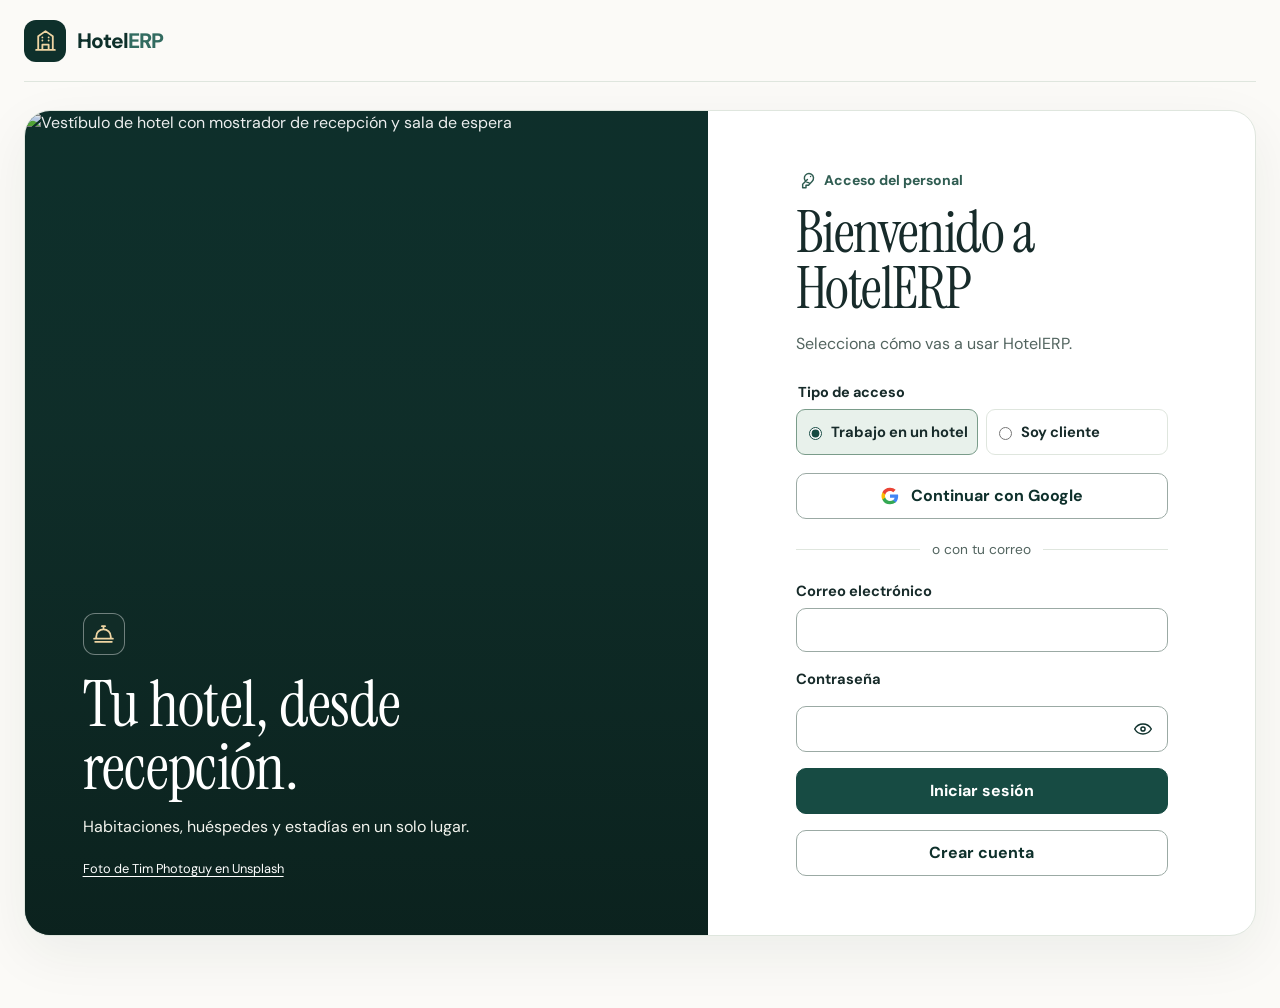
==== index.html @ c11d46a6 "Add accessible status announcements Added aria-atomic attribute to status paragraph for improved acc" ====
<!doctype html>
<html lang="es"><head><meta charset="utf-8"><meta name="viewport" content="width=device-width, initial-scale=1"><title>HotelERP · Recepción</title>
<link rel="preconnect" href="https://fonts.googleapis.com"><link rel="preconnect" href="https://fonts.gstatic.com" crossorigin><link href="https://fonts.googleapis.com/css2?family=DM+Sans:wght@400;500;600;700;800&amp;family=Instrument+Serif&amp;display=swap" rel="stylesheet"><meta name="theme-color" content="#fbfaf7"><link rel="stylesheet" href="./styles.css?v=3"></head><body><header><strong class="brand"><span class="mark"><svg aria-hidden="true" viewBox="0 0 24 24" fill="none" stroke="currentColor" stroke-width="1.75" stroke-linecap="round" stroke-linejoin="round"><path d="M3 21h18M5 21V8l7-5 7 5v13M9 21v-5h6v5M9 9h.01m6 0h.01M9 12h.01m6 0h.01"/></svg></span><span>Hotel<em>ERP</em></span></strong><button id="logout" class="secondary" hidden>Cerrar sesión</button></header>
<main><p id="status" role="status" aria-live="polite" aria-atomic="true"></p>
<div id="login">
  <aside class="auth-visual" aria-label="Recepción hotelera">
    <img src="https://images.unsplash.com/photo-1560662105-57f8ad6ae2d1?auto=format&amp;fit=crop&amp;w=1500&amp;q=82" alt="Vestíbulo de hotel con mostrador de recepción y sala de espera" fetchpriority="high">
    <span class="mark visual-bell"><svg aria-hidden="true" viewBox="0 0 24 24" fill="none" stroke="currentColor" stroke-width="1.75" stroke-linecap="round" stroke-linejoin="round"><path d="M3 17h18M5 17v-2a7 7 0 0 1 14 0v2M12 5v3M10.5 5h3M4 20h16"/></svg></span>
    <h2>Tu hotel, desde recepción.</h2>
    <p>Habitaciones, huéspedes y estadías en un solo lugar.</p>
    <a class="photo-credit" href="https://unsplash.com/photos/empty-hotel-lobby-FPS7a7XQZ0w" target="_blank" rel="noopener noreferrer">Foto de Tim Photoguy en Unsplash</a>
  </aside>
  <section class="auth-card" aria-labelledby="auth-title">
    <div class="auth-label"><svg aria-hidden="true" viewBox="0 0 24 24" fill="none" stroke="currentColor" stroke-width="1.75" stroke-linecap="round" stroke-linejoin="round"><path d="M15.5 14a5.5 5.5 0 1 1 4-1.7L15 17h-3v3H8v-4l5.7-5.7m3.8-3.8h.01"/></svg> Acceso del personal</div>
    <h1 id="auth-title">Bienvenido a HotelERP</h1>
    <p>Selecciona cómo vas a usar HotelERP.</p>
    <fieldset id="accessMode" class="access-mode">
      <legend>Tipo de acceso</legend>
      <label><input type="radio" name="access" value="hotel" checked> Trabajo en un hotel</label>
      <label><input type="radio" name="access" value="customer"> Soy cliente</label>
    </fieldset>
    <button id="google" class="google-button" type="button"><svg aria-hidden="true" viewBox="0 0 48 48"><path fill="#4285F4" d="M43.6 24.5c0-1.4-.1-2.8-.4-4.1H24v7.8h11a9.4 9.4 0 0 1-4.1 6.2v5.1h6.6c3.9-3.6 6.1-8.8 6.1-15Z"/><path fill="#34A853" d="M24 44c5.5 0 10.1-1.8 13.5-4.8l-6.6-5.1c-1.8 1.2-4.1 2-6.9 2-5.3 0-9.8-3.6-11.4-8.4H5.8v5.3A20 20 0 0 0 24 44Z"/><path fill="#FBBC05" d="M12.6 27.7a12 12 0 0 1 0-7.4V15H5.8a20 20 0 0 0 0 18l6.8-5.3Z"/><path fill="#EA4335" d="M24 11.9c3 0 5.7 1 7.8 3.1l5.8-5.8C34.1 6 29.5 4 24 4A20 20 0 0 0 5.8 15l6.8 5.3c1.6-4.8 6.1-8.4 11.4-8.4Z"/></svg> Continuar con Google</button>
    <div class="auth-divider">o con tu correo</div>
    <form id="loginForm">
      <label>Correo electrónico<input name="email" type="email" autocomplete="username" required></label>
      <label for="password">Contraseña</label>
      <div class="password"><input id="password" name="password" type="password" autocomplete="current-password" required>
        <button id="togglePassword" type="button" aria-label="Mostrar contraseña" aria-pressed="false"><svg aria-hidden="true" viewBox="0 0 24 24" fill="none" stroke="currentColor" stroke-width="1.75" stroke-linecap="round" stroke-linejoin="round"><path d="M2 12s3.5-6 10-6 10 6 10 6-3.5 6-10 6S2 12 2 12Z"/><circle cx="12" cy="12" r="2.5"/></svg></button>
      </div>
      <button type="submit">Iniciar sesión</button>
      <button id="showRegister" type="button" class="secondary">Crear cuenta</button>
    </form>
    <form id="registerForm" hidden aria-labelledby="registerTitle">
      <h2 id="registerTitle">Crear cuenta</h2>
      <label>Correo electrónico<input name="email" type="email" autocomplete="email" required></label>
      <label>Contraseña<input name="password" type="password" autocomplete="new-password" minlength="8" required></label>
      <button type="submit">Registrarme</button>
      <button id="showLogin" type="button" class="secondary">Volver al inicio de sesión</button>
    </form>
  </section>
</div>
<section id="onboarding" class="account-panel" hidden aria-labelledby="onboardingTitle">
  <h1 id="onboardingTitle">Completa tu registro</h1>
  <form id="onboardingForm">
    <label>Tipo de perfil<select name="kind" required>
      <option value="customer">Cliente</option><option value="admin">Administrador · Crear un hotel</option><option value="staff">Personal · Unirme con invitación</option>
    </select></label>
    <label id="displayNameLabel"><span id="displayNameText">Nombre completo</span><input name="display_name" minlength="2" maxlength="120"></label>
    <label id="inviteLabel" hidden>Código de invitación<input name="invite_code" autocomplete="off" pattern="[0-9a-fA-F]{8}-[0-9a-fA-F]{4}-[0-9a-fA-F]{4}-[0-9a-fA-F]{4}-[0-9a-fA-F]{12}"></label>
    <button type="submit">Guardar perfil</button>
  </form>
</section>
<section id="customerArea" class="account-panel" hidden aria-labelledby="customerTitle">
  <h1 id="customerTitle">Portal del cliente</h1>
  <dl><dt>Nombre</dt><dd id="customerName"></dd><dt>Correo</dt><dd id="customerEmail"></dd></dl>
</section>
<div id="workspace" hidden><div class="desk-head"><span class="mark"><svg aria-hidden="true" viewBox="0 0 24 24" fill="none" stroke="currentColor" stroke-width="1.75" stroke-linecap="round" stroke-linejoin="round"><path d="M3 17h18M5 17v-2a7 7 0 0 1 14 0v2M12 5v3M10.5 5h3M4 20h16"/></svg></span><div><h1>Panel de recepción</h1><p id="hotelName"></p></div></div><nav aria-label="Módulos"><a href="#agenda"><svg aria-hidden="true" viewBox="0 0 24 24" fill="none" stroke="currentColor" stroke-width="1.75" stroke-linecap="round" stroke-linejoin="round"><rect x="3" y="5" width="18" height="16" rx="2"/><path d="M16 3v4M8 3v4m-5 3h18m-13 5h2m4 0h2"/></svg> Calendario</a><a href="#registro"><svg aria-hidden="true" viewBox="0 0 24 24" fill="none" stroke="currentColor" stroke-width="1.75" stroke-linecap="round" stroke-linejoin="round"><circle cx="12" cy="7.5" r="3.5"/><path d="M5 21v-2a5 5 0 0 1 5-5h4a5 5 0 0 1 5 5v2"/></svg> Huéspedes</a><a href="#reserva"><svg aria-hidden="true" viewBox="0 0 24 24" fill="none" stroke="currentColor" stroke-width="1.75" stroke-linecap="round" stroke-linejoin="round"><path d="M15.5 14a5.5 5.5 0 1 1 4-1.7L15 17h-3v3H8v-4l5.7-5.7m3.8-3.8h.01"/></svg> Reservas</a><a href="#cuenta"><svg aria-hidden="true" viewBox="0 0 24 24" fill="none" stroke="currentColor" stroke-width="1.75" stroke-linecap="round" stroke-linejoin="round"><path d="M6 3l3 2 3-2 3 2 3-2v18l-3-2-3 2-3-2-3 2V3zm3 6h6m-6 4h6"/></svg> Liquidación</a></nav>
<section id="adminPanel" hidden aria-labelledby="adminTitle">
  <h2 id="adminTitle">Administración del hotel</h2>
  <div class="grid">
    <form id="roomForm"><h3>Agregar habitación</h3><label>Número<input name="number" required maxlength="30"></label><label>Tipo o nombre<input name="name" required maxlength="100"></label><label>Tarifa por noche (S/)<input type="number" name="nightly_rate" required min="0" max="99999999.99" step="0.01"></label><button type="submit">Agregar habitación</button></form>
    <form id="catalogForm"><h3>Agregar servicio</h3><label>Servicio<input name="name" required maxlength="100"></label><label>Precio (S/)<input type="number" name="price" required min="0" max="99999999.99" step="0.01"></label><button type="submit">Agregar servicio</button></form>
  </div>
  <hr>
  <button id="inviteStaff" type="button" class="secondary">Generar invitación para personal</button>
  <label id="staffCodeLabel" hidden>Código de un solo uso (vence en 24 horas)<input id="staffCode" readonly></label>
</section>
<section id="agenda"><h2><span class="module-icon"><svg aria-hidden="true" viewBox="0 0 24 24" fill="none" stroke="currentColor" stroke-width="1.75" stroke-linecap="round" stroke-linejoin="round"><path d="M3 18v-8m18 8v-5a2 2 0 0 0-2-2H3m0 5h18M5 11V7h14v4M9 7v4m6-4v4"/></svg></span>Calendario de habitaciones</h2><div class="controls"><button id="previous" class="secondary">Semana anterior</button><label>Desde <input id="firstDay" type="date"></label><button id="next" class="secondary">Semana siguiente</button><button id="refresh" class="secondary">Actualizar</button></div><ul class="legend" aria-label="Estados de ocupación"><li><i aria-hidden="true"></i>Libre</li><li class="reserved"><i aria-hidden="true"></i>Reservada</li><li class="occupied"><i aria-hidden="true"></i>Ocupada</li><li class="completed"><i aria-hidden="true"></i>Finalizada</li></ul><div class="table" tabindex="0" aria-label="Calendario desplazable"><table id="calendar" aria-label="Ocupación por noche"></table></div></section>
<div class="grid"><section id="registro" aria-labelledby="guestTitle"><h2 id="guestTitle"><span class="module-icon"><svg aria-hidden="true" viewBox="0 0 24 24" fill="none" stroke="currentColor" stroke-width="1.75" stroke-linecap="round" stroke-linejoin="round"><circle cx="12" cy="7.5" r="3.5"/><path d="M5 21v-2a5 5 0 0 1 5-5h4a5 5 0 0 1 5 5v2"/></svg></span>Registrar huésped</h2><p id="voiceHelp">Puedes completar el formulario con teclado o dictado. Con voz, indica tu nombre, documento y correo (opcional); el sistema leerá el resumen y pedirá confirmación. Usa “corregir nombre”, “corregir documento” o “corregir correo” antes de guardar. Requiere un navegador compatible y permiso para usar el micrófono.</p><form id="guestForm" aria-describedby="voiceHelp"><label>Nombre completo<input name="full_name" autocomplete="name" required maxlength="120"></label><label>Documento<input name="document_number" required maxlength="40"></label><label>Correo electrónico (opcional)<input name="email" type="email" autocomplete="email" maxlength="120"></label><div class="controls"><button type="button" id="voice" class="secondary" aria-describedby="voiceHelp"><svg aria-hidden="true" viewBox="0 0 24 24" fill="none" stroke="currentColor" stroke-width="1.75" stroke-linecap="round" stroke-linejoin="round"><rect x="9" y="3" width="6" height="12" rx="3"/><path d="M6 10v2a6 6 0 0 0 12 0v-2m-6 8v3m-3 0h6"/></svg> Iniciar registro por voz</button><button type="button" id="read" class="secondary">Leer datos</button><button type="button" id="stop" class="secondary">Detener voz</button><button>Confirmar y guardar</button></div></form></section>
<section id="reserva"><h2><span class="module-icon"><svg aria-hidden="true" viewBox="0 0 24 24" fill="none" stroke="currentColor" stroke-width="1.75" stroke-linecap="round" stroke-linejoin="round"><path d="M15.5 14a5.5 5.5 0 1 1 4-1.7L15 17h-3v3H8v-4l5.7-5.7m3.8-3.8h.01"/></svg></span>Nueva reserva</h2><form id="reservationForm"><label>Habitación<select name="room_id" required></select></label><label>Huésped<select name="guest_id" required></select></label><label>Ingreso<input name="check_in" type="date" required></label><label>Salida<input name="check_out" type="date" required></label><button>Guardar reserva</button></form></section></div>
<section id="cuenta"><h2><span class="module-icon"><svg aria-hidden="true" viewBox="0 0 24 24" fill="none" stroke="currentColor" stroke-width="1.75" stroke-linecap="round" stroke-linejoin="round"><path d="M6 3l3 2 3-2 3 2 3-2v18l-3-2-3 2-3-2-3 2V3zm3 6h6m-6 4h6"/></svg></span>Reservas y liquidación</h2><label>Reserva<select id="selectedReservation"></select></label><div id="reservationActions" hidden><p id="reservationStatus"></p><div class="controls" id="actions"></div><hr><form id="serviceForm"><label>Servicio<select name="service_id" required></select></label><label>Cantidad<input name="quantity" type="number" min="1" max="1000" value="1" required></label><button>Registrar consumo</button></form><ul id="charges"></ul><div id="total"></div></div></section></div></main>
<script src="https://cdn.jsdelivr.net/npm/@supabase/supabase-js@2"></script><script src="./app.js?v=3"></script></body></html>
---- styles.css ----
:root{--ink:#172b2a;--muted:#52645f;--green:#174b43;--dark:#0e302b;--paper:#fbfaf7;--surface:#fff;--line:#dfe6de;--gold:#efd5a3;--field:#9baaa4;color-scheme:light}
*{box-sizing:border-box}
body{margin:0;background:var(--paper);color:var(--ink);font:16px/1.5 "DM Sans",system-ui,sans-serif}
[hidden]{display:none!important}
header{width:min(100% - 48px,1280px);margin:auto;display:flex;justify-content:space-between;align-items:center;min-height:82px;gap:14px;border-bottom:1px solid var(--line)}
.brand{display:inline-flex;gap:11px;align-items:center;font-size:1.31rem;font-weight:800;letter-spacing:-.045em;color:var(--dark)}
.brand em{font-style:normal;color:#326b60}
.mark,.module-icon{display:inline-grid;place-items:center;flex:none;border-radius:12px;width:42px;height:42px;background:var(--dark);color:var(--gold)}
svg{width:20px;height:20px;flex:none;vertical-align:middle}
.mark svg{width:25px;height:25px}
main{width:min(100% - 48px,1280px);margin:0 auto;padding-bottom:44px}
h1,h2,p{margin-top:0}
h1,h2{line-height:1.08}
#status{display:none;color:#174b43;font-weight:650;padding:12px 16px;margin:16px 0 0;background:#e9f3ec;border:1px solid #cde2d4;border-radius:12px}
#status:not(:empty){display:block}
#status.error{color:#82271f;background:#fff0eb;border-color:#edc7bd}
#login{display:grid;grid-template-columns:minmax(0,1.25fr) minmax(0,1fr);align-items:stretch;margin:28px 0;min-height:620px;border:1px solid var(--line);border-radius:26px;overflow:hidden;background:var(--surface);box-shadow:0 18px 55px #142a2310}
.auth-visual{position:relative;overflow:hidden;display:grid;align-content:end;isolation:isolate;min-height:100%;background:var(--dark);color:#fff;padding:clamp(24px,4.5vw,58px)}
.auth-visual img,.auth-visual::after{position:absolute;inset:0;width:100%;height:100%;object-fit:cover}
.auth-visual img{z-index:-2;object-position:50% 48%}
.auth-visual::after{content:"";z-index:-1;background:linear-gradient(180deg,#0e242715 8%,#12272448 38%,#0b211dea 100%)}
.visual-bell{border:1px solid #fff6;background:#142f2b99;color:var(--gold);margin-bottom:18px}
.auth-visual h2{font:400 clamp(2.5rem,5vw,4.4rem)/.99 "Instrument Serif",Georgia,serif;letter-spacing:-.01em;margin:0 0 15px;max-width:11ch}
.auth-visual p{color:#f2f3ed;margin:0 0 20px}
.photo-credit{color:#fff;font-size:.8rem;text-underline-offset:3px;width:fit-content}
.auth-card{margin:auto;width:min(100%,490px);padding:clamp(24px,5vw,59px)}
.auth-card h1{font:400 clamp(2.4rem,4.5vw,3.7rem)/.98 "Instrument Serif",Georgia,serif;letter-spacing:-.025em;margin:0 0 14px}
.auth-card>p{color:var(--muted);margin-bottom:26px}
.auth-label{display:inline-flex;gap:8px;align-items:center;color:#305d52;font-weight:750;font-size:.875rem;margin-bottom:14px}
label{display:grid;gap:6px;font-weight:680;font-size:.92rem;min-width:0}
input,select,button{font:inherit;border:1px solid var(--field);border-radius:10px;padding:10px 13px;min-width:0;min-height:44px}
input,select{background:white;color:var(--ink);width:100%}
button{cursor:pointer;background:var(--green);color:white;border-color:var(--green);font-weight:700}
button:hover{background:#103c34}
button.secondary,.google-button{background:#fff;color:var(--dark);border-color:var(--field)}
button.secondary:hover,.google-button:hover{background:#edf4ee}
button:disabled{opacity:.62;cursor:wait}
:focus-visible{outline:3px solid #a45925;outline-offset:3px}
form,.controls{display:flex;flex-wrap:wrap;gap:12px;align-items:end}
#login form{display:grid;gap:16px}
.google-button{width:100%;display:flex;align-items:center;justify-content:center;gap:11px}
.auth-divider{display:flex;align-items:center;gap:12px;margin:20px 0;color:var(--muted);font-size:.86rem}
.auth-divider::before,.auth-divider::after{content:"";height:1px;background:var(--line);flex:1}
.password{position:relative}
.password input{padding-right:52px}
.password button{position:absolute;right:4px;top:3px;background:transparent;border:0;color:var(--dark);min-height:38px;padding:6px 11px}
.password button:hover{background:#edf4ee}
#workspace{margin-top:22px}
.desk-head{background:var(--dark);border-radius:20px;color:white;padding:25px 28px;margin-bottom:18px;display:flex;align-items:center;gap:15px}
.desk-head h1{font:400 clamp(2.1rem,4vw,3.5rem)/1 "Instrument Serif",Georgia,serif;margin:0}
.desk-head .mark{background:#24554a;width:48px;height:48px}
nav{display:flex;gap:8px;flex-wrap:wrap;margin:0 0 18px}
nav a{display:inline-flex;align-items:center;gap:8px;min-height:44px;padding:8px 13px;color:var(--dark);background:#fff;border:1px solid var(--line);border-radius:10px;text-decoration:none;font-weight:700}
nav a:hover{background:#e7f1e8}
#workspace section{padding:clamp(16px,2.5vw,26px);background:white;border:1px solid var(--line);border-radius:18px;margin-bottom:18px;box-shadow:0 5px 18px #172b2a07;scroll-margin-top:12px}
#workspace h2{display:flex;align-items:center;gap:10px;font-size:1.22rem;margin-bottom:16px}
.module-icon{background:#e9f2eb;color:var(--green);border-radius:9px;width:34px;height:34px}
#registro>p{color:var(--muted)}
.grid{display:grid;grid-template-columns:repeat(auto-fit,minmax(min(100%,390px),1fr));gap:18px}
.grid form>label{flex:1 1 155px}
.grid form>.controls{width:100%}
#voice{display:inline-flex;align-items:center;gap:7px}
.legend{padding:0;display:flex;flex-wrap:wrap;gap:10px 16px;margin:14px 0 0;list-style:none;font-size:.88rem;color:var(--muted)}
.legend li{display:flex;align-items:center;gap:6px}
.legend i{display:inline-block;width:12px;height:12px;border:1px solid #70867b;border-radius:4px;background:#e7f5e9}
.legend .reserved i{background:#ffedc4}
.legend .occupied i{background:#d6e9fb}
.legend .completed i{background:#eeebf4}
.table{overflow:auto;margin-top:12px;border:1px solid var(--line);border-radius:12px}
table{border-collapse:collapse;width:100%}
th,td{padding:8px;border-bottom:1px solid var(--line);text-align:left;white-space:nowrap}
thead th{background:#f2f5ef;color:#354d44;text-transform:capitalize;font-size:.875rem}
tbody tr:last-child>*{border-bottom:0}
#calendar button{width:100%;font-size:.875rem;padding:6px 8px;min-width:82px;color:#164133;background:#e7f5e9;border-color:#c5e0ca}
#calendar .reserved{background:#ffedc4;color:#5d3b0b;border-color:#e0c498}
#calendar .occupied{background:#d6e9fb;color:#174064;border-color:#b5d5ee}
#calendar .completed{background:#eeebf4;color:#4a4262;border-color:#d6cfe4}
#calendar button:hover{border-color:currentColor}
#selectedReservation{max-width:520px}
#reservationStatus{margin:14px 0;font-weight:700}
#total dl{display:grid;grid-template-columns:1fr auto;gap:10px 20px;background:#edf4ee;border-radius:14px;padding:16px;max-width:560px}
#total dl>:nth-last-child(-n+2){border-top:1px solid #b6cfbd;padding-top:10px;font-weight:800}
dd{margin:0;text-align:right}
hr{border:0;border-top:1px solid var(--line);margin:18px 0}
@media(max-width:740px){header,main{width:calc(100% - 28px)}header{min-height:65px}#login{grid-template-columns:1fr;margin-top:15px;min-height:0;border-radius:18px}.auth-visual{min-height:240px;padding:20px}.auth-visual h2{max-width:none;margin-bottom:8px}.auth-visual p{display:none}.visual-bell{margin-bottom:10px}.auth-card{padding:26px 20px 30px}.desk-head{padding:18px}.grid{gap:0}}

.access-mode{margin:0 0 18px;padding:0;border:0;display:grid;grid-template-columns:repeat(2,minmax(0,1fr));gap:8px}
.access-mode legend{font-weight:750;font-size:.9rem;margin-bottom:6px}
.access-mode label{display:flex;align-items:center;gap:6px;min-height:46px;padding:7px;border:1px solid var(--line);border-radius:9px;cursor:pointer}
.access-mode label:has(:checked){background:#e8f1eb;border-color:#7a9c8a}
.access-mode input{width:auto;min-height:0;accent-color:var(--green)}
#login{min-height:660px}
#registerForm h2{font-size:1.3rem;margin-bottom:0}
.account-panel{margin:28px auto;background:white;border:1px solid var(--line);border-radius:18px;padding:26px;max-width:720px}
.account-panel h1{font:400 clamp(2rem,4vw,3rem)/1 "Instrument Serif",Georgia,serif}
.account-panel form>label{min-width:min(240px,100%);flex:1}
#customerArea dd{text-align:left;margin-bottom:12px}
#customerArea dt{font-weight:750}
#adminPanel form h3{width:100%;margin:4px 0;font-size:1rem}
#staffCodeLabel{margin-top:10px;max-width:420px}
#hotelName{margin:8px 0 0;color:#e3eee8}
@media(max-width:740px){#login{min-height:0}}
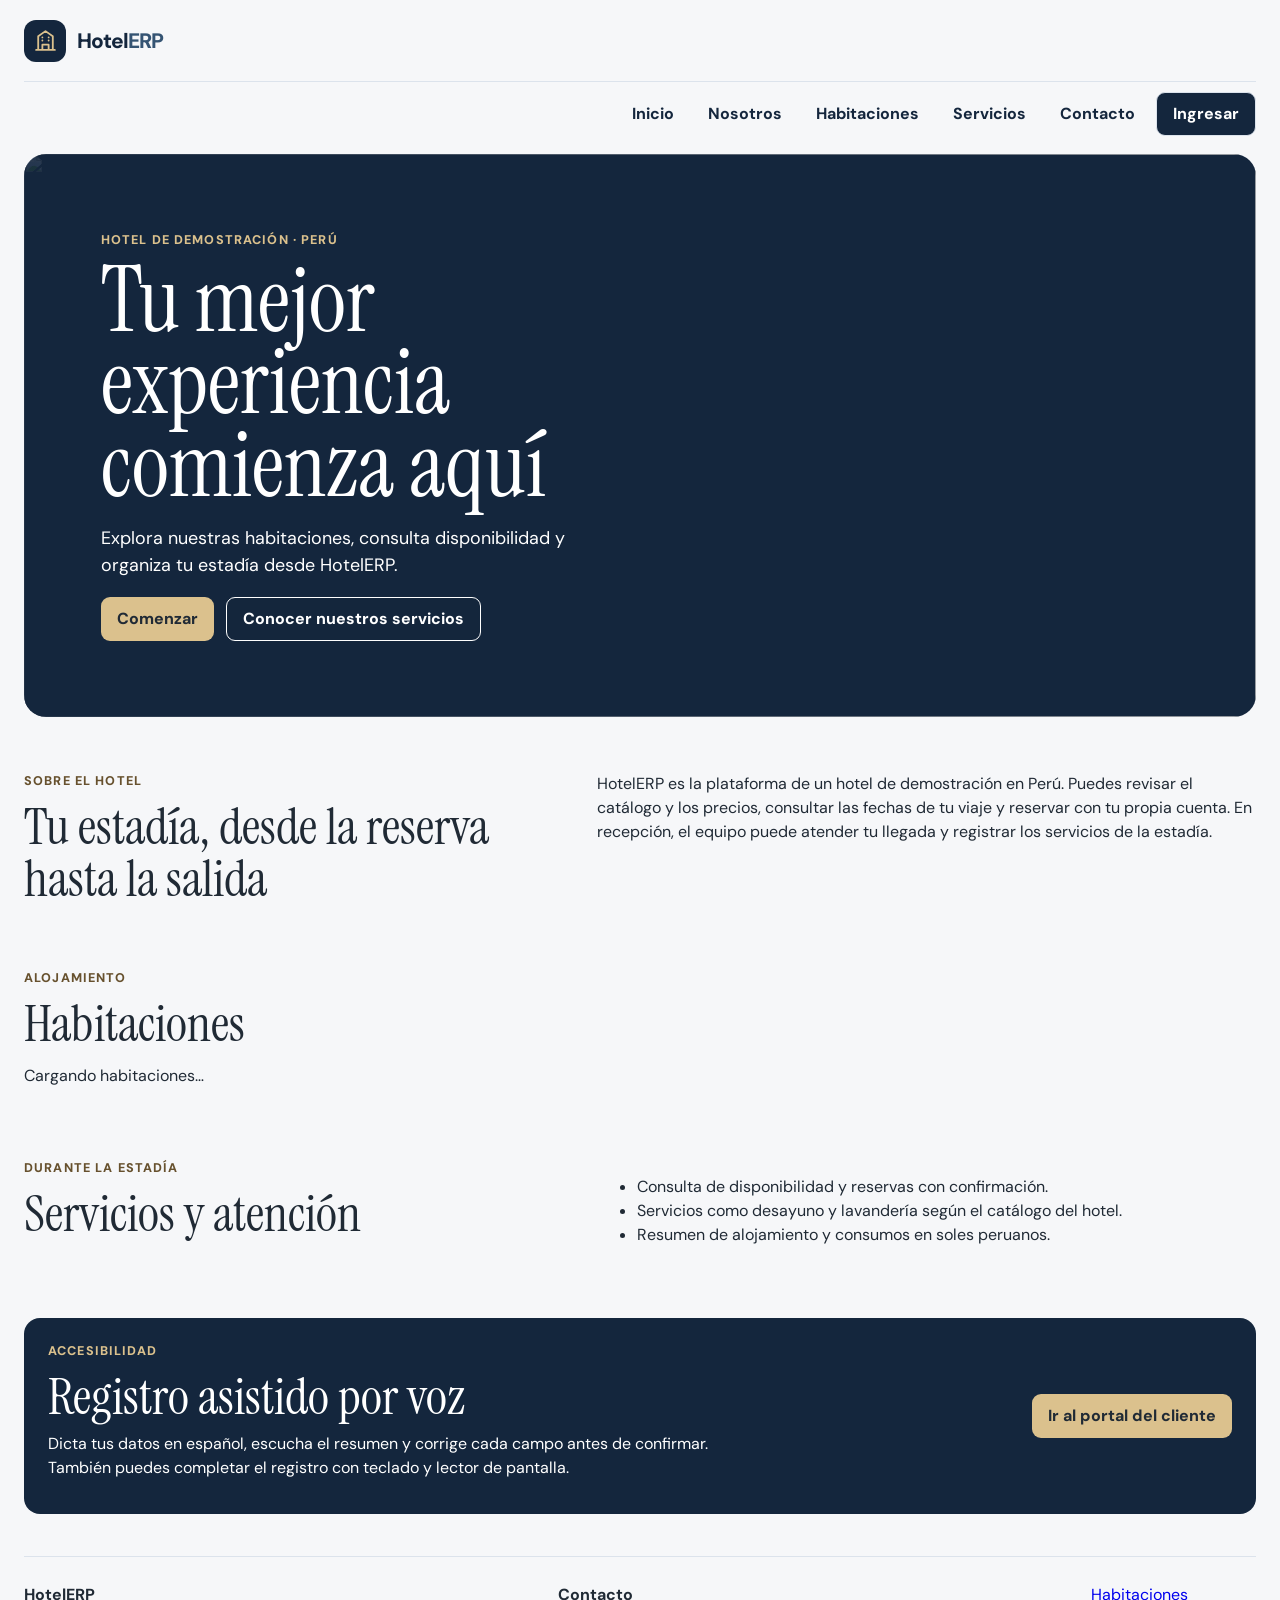
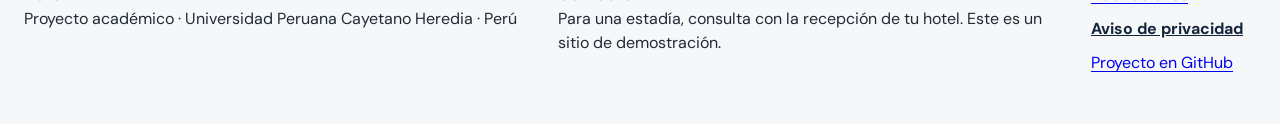
==== commit 11374145: "Update fmt.Println message from 'Hello' to 'Goodbye'" ====
--- a/index.html
+++ b/index.html
@@ -1,8 +1,34 @@
 <!doctype html>
 <html lang="es"><head><meta charset="utf-8"><meta name="viewport" content="width=device-width, initial-scale=1"><title>HotelERP · Recepción</title>
-<link rel="preconnect" href="https://fonts.googleapis.com"><link rel="preconnect" href="https://fonts.gstatic.com" crossorigin><link href="https://fonts.googleapis.com/css2?family=DM+Sans:wght@400;500;600;700;800&amp;family=Instrument+Serif&amp;display=swap" rel="stylesheet"><meta name="theme-color" content="#fbfaf7"><link rel="stylesheet" href="./styles.css?v=3"></head><body><header><strong class="brand"><span class="mark"><svg aria-hidden="true" viewBox="0 0 24 24" fill="none" stroke="currentColor" stroke-width="1.75" stroke-linecap="round" stroke-linejoin="round"><path d="M3 21h18M5 21V8l7-5 7 5v13M9 21v-5h6v5M9 9h.01m6 0h.01M9 12h.01m6 0h.01"/></svg></span><span>Hotel<em>ERP</em></span></strong><button id="logout" class="secondary" hidden>Cerrar sesión</button></header>
-<main><p id="status" role="status" aria-live="polite" aria-atomic="true"></p>
-<div id="login">
+<link rel="preconnect" href="https://fonts.googleapis.com"><link rel="preconnect" href="https://fonts.gstatic.com" crossorigin><link href="https://fonts.googleapis.com/css2?family=DM+Sans:wght@400;500;600;700;800&amp;family=Instrument+Serif&amp;display=swap" rel="stylesheet"><meta name="theme-color" content="#fbfaf7"><link rel="stylesheet" href="./styles.css?v=5"></head><body><header><strong class="brand"><span class="mark"><svg aria-hidden="true" viewBox="0 0 24 24" fill="none" stroke="currentColor" stroke-width="1.75" stroke-linecap="round" stroke-linejoin="round"><path d="M3 21h18M5 21V8l7-5 7 5v13M9 21v-5h6v5M9 9h.01m6 0h.01M9 12h.01m6 0h.01"/></svg></span><span>Hotel<em>ERP</em></span></strong><button id="logout" class="secondary" hidden>Cerrar sesión</button></header>
+<main>
+<div id="landing">
+  <nav class="public-nav" aria-label="Navegación principal"><a href="./">Inicio</a><a href="#nosotros">Nosotros</a><a href="#habitaciones">Habitaciones</a><a href="#servicios-publicos">Servicios</a><a href="#contacto">Contacto</a><a class="cta" href="?acceso=seleccionar">Ingresar</a></nav>
+  <section class="landing-hero">
+    <img src="https://images.unsplash.com/photo-1560662105-57f8ad6ae2d1?auto=format&amp;fit=crop&amp;w=1500&amp;q=82" alt="" fetchpriority="high">
+    <div class="hero-content"><p class="overline">Hotel de demostración · Perú</p><h1>Tu mejor experiencia comienza aquí</h1>
+    <p>Explora nuestras habitaciones, consulta disponibilidad y organiza tu estadía desde HotelERP.</p>
+    <div class="controls"><a class="cta gold" href="?acceso=seleccionar">Comenzar</a><a class="cta outline" href="#servicios-publicos">Conocer nuestros servicios</a></div></div>
+  </section>
+  <section class="public-section" id="nosotros"><div><p class="overline">Sobre el hotel</p><h2>Tu estadía, desde la reserva hasta la salida</h2></div><p>HotelERP es la plataforma de un hotel de demostración en Perú. Puedes revisar el catálogo y los precios, consultar las fechas de tu viaje y reservar con tu propia cuenta. En recepción, el equipo puede atender tu llegada y registrar los servicios de la estadía.</p></section>
+  <section id="habitaciones" class="public-block"><p class="overline">Alojamiento</p><h2>Habitaciones</h2><div id="landingRooms" class="room-cards" aria-live="polite"><p>Cargando habitaciones…</p></div></section>
+  <section class="public-section" id="servicios-publicos"><div><p class="overline">Durante la estadía</p><h2>Servicios y atención</h2></div><ul class="benefits"><li>Consulta de disponibilidad y reservas con confirmación.</li><li>Servicios como desayuno y lavandería según el catálogo del hotel.</li><li>Resumen de alojamiento y consumos en soles peruanos.</li></ul></section>
+  <section class="access-banner" aria-labelledby="accessibleTitle"><div><p class="overline">Accesibilidad</p><h2 id="accessibleTitle">Registro asistido por voz</h2><p>Dicta tus datos en español, escucha el resumen y corrige cada campo antes de confirmar. También puedes completar el registro con teclado y lector de pantalla.</p></div><a class="cta gold" href="?acceso=cliente">Ir al portal del cliente</a></section>
+  <footer id="contacto"><div><strong>HotelERP</strong><p>Proyecto académico · Universidad Peruana Cayetano Heredia · Perú</p></div><div><strong>Contacto</strong><p>Para una estadía, consulta con la recepción de tu hotel. Este es un sitio de demostración.</p></div><div><a href="#habitaciones">Habitaciones</a><br><button id="privacyOpen" type="button" class="text-button">Aviso de privacidad</button><br><a href="https://github.com/amadorjara-alt/HotelERP">Proyecto en GitHub</a></div></footer>
+</div>
+<section id="chooseAccess" class="choice-view" hidden aria-labelledby="chooseTitle">
+  <a href="./">Volver al inicio</a><h1 id="chooseTitle">Bienvenido, ¿cómo deseas ingresar?</h1>
+  <div class="choice-grid">
+    <article><span aria-hidden="true" class="choice-icon">◇</span><h2>Soy cliente</h2><p>Explora habitaciones, consulta disponibilidad y realiza reservas. Regístrate con teclado o recibe asistencia por voz.</p><a class="cta" href="?acceso=cliente">Continuar como cliente</a></article>
+    <article><span aria-hidden="true" class="choice-icon">♙</span><h2>Soy personal del hotel</h2><p>Gestiona habitaciones, reservas, huéspedes, servicios y liquidaciones de tu hotel.</p><a class="cta" href="?acceso=personal">Acceso del personal</a></article>
+  </div>
+</section>
+<dialog id="roomDialog" aria-labelledby="roomDialogTitle">
+  <h2 id="roomDialogTitle">Detalles de la habitación</h2><p id="roomDialogDetails"></p><div class="controls"><a id="roomDialogBook" class="cta" href="?acceso=cliente">Consultar disponibilidad</a><form method="dialog"><button type="submit" class="secondary">Cerrar</button></form></div>
+</dialog>
+<dialog id="privacyDialog" aria-labelledby="privacyTitle"><h2 id="privacyTitle">Aviso de privacidad</h2><p>Supabase guarda los datos de cuenta y de estadía. Solo la cuenta del cliente y el personal autorizado pueden acceder a los registros que les corresponden. El dictado depende del servicio de reconocimiento del navegador. El envío opcional de instrucciones a la API de IA requiere activarlo explícitamente.</p><form method="dialog"><button type="submit">Cerrar</button></form></dialog>
+<p id="status" role="status" aria-live="polite" aria-atomic="true"></p>
+<div id="login" hidden>
   <aside class="auth-visual" aria-label="Recepción hotelera">
     <img src="https://images.unsplash.com/photo-1560662105-57f8ad6ae2d1?auto=format&amp;fit=crop&amp;w=1500&amp;q=82" alt="Vestíbulo de hotel con mostrador de recepción y sala de espera" fetchpriority="high">
     <span class="mark visual-bell"><svg aria-hidden="true" viewBox="0 0 24 24" fill="none" stroke="currentColor" stroke-width="1.75" stroke-linecap="round" stroke-linejoin="round"><path d="M3 17h18M5 17v-2a7 7 0 0 1 14 0v2M12 5v3M10.5 5h3M4 20h16"/></svg></span>
@@ -13,12 +39,9 @@
   <section class="auth-card" aria-labelledby="auth-title">
     <div class="auth-label"><svg aria-hidden="true" viewBox="0 0 24 24" fill="none" stroke="currentColor" stroke-width="1.75" stroke-linecap="round" stroke-linejoin="round"><path d="M15.5 14a5.5 5.5 0 1 1 4-1.7L15 17h-3v3H8v-4l5.7-5.7m3.8-3.8h.01"/></svg> Acceso del personal</div>
     <h1 id="auth-title">Bienvenido a HotelERP</h1>
-    <p>Selecciona cómo vas a usar HotelERP.</p>
-    <fieldset id="accessMode" class="access-mode">
-      <legend>Tipo de acceso</legend>
-      <label><input type="radio" name="access" value="hotel" checked> Trabajo en un hotel</label>
-      <label><input type="radio" name="access" value="customer"> Soy cliente</label>
-    </fieldset>
+    <p>Usa tu cuenta de HotelERP para continuar.</p>
+    <a href="?acceso=seleccionar" class="change-access">Cambiar tipo de acceso</a>
+    
     <button id="google" class="google-button" type="button"><svg aria-hidden="true" viewBox="0 0 48 48"><path fill="#4285F4" d="M43.6 24.5c0-1.4-.1-2.8-.4-4.1H24v7.8h11a9.4 9.4 0 0 1-4.1 6.2v5.1h6.6c3.9-3.6 6.1-8.8 6.1-15Z"/><path fill="#34A853" d="M24 44c5.5 0 10.1-1.8 13.5-4.8l-6.6-5.1c-1.8 1.2-4.1 2-6.9 2-5.3 0-9.8-3.6-11.4-8.4H5.8v5.3A20 20 0 0 0 24 44Z"/><path fill="#FBBC05" d="M12.6 27.7a12 12 0 0 1 0-7.4V15H5.8a20 20 0 0 0 0 18l6.8-5.3Z"/><path fill="#EA4335" d="M24 11.9c3 0 5.7 1 7.8 3.1l5.8-5.8C34.1 6 29.5 4 24 4A20 20 0 0 0 5.8 15l6.8 5.3c1.6-4.8 6.1-8.4 11.4-8.4Z"/></svg> Continuar con Google</button>
     <div class="auth-divider">o con tu correo</div>
     <form id="loginForm">
@@ -28,7 +51,7 @@
         <button id="togglePassword" type="button" aria-label="Mostrar contraseña" aria-pressed="false"><svg aria-hidden="true" viewBox="0 0 24 24" fill="none" stroke="currentColor" stroke-width="1.75" stroke-linecap="round" stroke-linejoin="round"><path d="M2 12s3.5-6 10-6 10 6 10 6-3.5 6-10 6S2 12 2 12Z"/><circle cx="12" cy="12" r="2.5"/></svg></button>
       </div>
       <button type="submit">Iniciar sesión</button>
-      <button id="showRegister" type="button" class="secondary">Crear cuenta</button>
+      <button id="showRegister" type="button" class="secondary">Crear cuenta</button><button id="resetPassword" type="button" class="text-button">Olvidé mi contraseña</button>
     </form>
     <form id="registerForm" hidden aria-labelledby="registerTitle">
       <h2 id="registerTitle">Crear cuenta</h2>
@@ -39,6 +62,7 @@
     </form>
   </section>
 </div>
+<section id="recoveryPanel" class="account-panel" hidden><h1>Cambiar contraseña</h1><form id="recoveryForm"><label>Nueva contraseña<input name="password" type="password" autocomplete="new-password" minlength="8" required></label><button type="submit">Guardar contraseña</button></form></section>
 <section id="onboarding" class="account-panel" hidden aria-labelledby="onboardingTitle">
   <h1 id="onboardingTitle">Completa tu registro</h1>
   <form id="onboardingForm">
@@ -50,23 +74,38 @@
     <button type="submit">Guardar perfil</button>
   </form>
 </section>
-<section id="customerArea" class="account-panel" hidden aria-labelledby="customerTitle">
-  <h1 id="customerTitle">Portal del cliente</h1>
-  <dl><dt>Nombre</dt><dd id="customerName"></dd><dt>Correo</dt><dd id="customerEmail"></dd></dl>
+<section id="customerArea" class="customer-portal" hidden aria-labelledby="customerTitle">
+  <div class="desk-head"><div><h1 id="customerTitle">Portal del cliente</h1><p id="customerGreeting"></p></div></div>
+  <nav aria-label="Portal del cliente"><a href="#explorar">Habitaciones</a><a href="#mis-reservas">Mis reservas</a><a id="profileLink" href="#mi-perfil" hidden>Mi perfil</a><a href="?acceso=seleccionar">Cambiar tipo de acceso</a></nav>
+  <section class="panel" id="explorar"><h2>Consulta disponibilidad</h2><form id="availabilityForm"><label>Ingreso<input name="arrival" type="date" required></label><label>Salida<input name="departure" type="date" required></label><button type="submit">Consultar habitaciones</button></form><div id="portalRooms" class="room-cards" aria-live="polite"></div></section>
+  <section class="panel" id="customerBooking" hidden><h2>Confirma tu reserva</h2><p id="bookingSummary"></p><form id="customerBookingForm" aria-describedby="customerVoiceHelp">
+    <label>Nombre completo<input name="full_name" autocomplete="name" required minlength="2" maxlength="120"></label><label>Documento<input name="document_number" required pattern="[A-Za-z0-9]{5,20}" maxlength="20"></label><label>Correo electrónico (opcional)<input name="email" type="email" maxlength="120"></label>
+    <p id="customerVoiceHelp" class="full">Puedes completar estos datos con teclado. Si usas el asistente, escucha el resumen y corrige los campos antes de confirmar.</p>
+    <label class="ai-opt full"><input type="checkbox" id="customerAi"> Permitir que Gemini interprete instrucciones de voz. Evita decir datos personales en esas instrucciones.</label>
+    <div class="controls full"><button type="button" class="secondary" id="customerVoice">Registrarme con asistente de voz</button><button type="button" class="secondary" id="customerRead">Leer mis datos</button><button type="button" class="secondary" id="customerStop">Detener voz</button><button type="submit">Confirmar reserva</button></div>
+  </form></section>
+  <section class="panel" id="mis-reservas"><h2>Mis reservas</h2><p id="customerSignInHint">Inicia sesión como cliente para confirmar o consultar tus reservas. <a href="?acceso=cliente&amp;ingresar=1">Ir al acceso de clientes</a></p><div id="customerStays"></div></section>
+  <section class="panel" id="mi-perfil" hidden><h2>Mi perfil</h2><dl><dt>Nombre</dt><dd id="customerName"></dd><dt>Correo</dt><dd id="customerEmail"></dd></dl></section>
 </section>
-<div id="workspace" hidden><div class="desk-head"><span class="mark"><svg aria-hidden="true" viewBox="0 0 24 24" fill="none" stroke="currentColor" stroke-width="1.75" stroke-linecap="round" stroke-linejoin="round"><path d="M3 17h18M5 17v-2a7 7 0 0 1 14 0v2M12 5v3M10.5 5h3M4 20h16"/></svg></span><div><h1>Panel de recepción</h1><p id="hotelName"></p></div></div><nav aria-label="Módulos"><a href="#agenda"><svg aria-hidden="true" viewBox="0 0 24 24" fill="none" stroke="currentColor" stroke-width="1.75" stroke-linecap="round" stroke-linejoin="round"><rect x="3" y="5" width="18" height="16" rx="2"/><path d="M16 3v4M8 3v4m-5 3h18m-13 5h2m4 0h2"/></svg> Calendario</a><a href="#registro"><svg aria-hidden="true" viewBox="0 0 24 24" fill="none" stroke="currentColor" stroke-width="1.75" stroke-linecap="round" stroke-linejoin="round"><circle cx="12" cy="7.5" r="3.5"/><path d="M5 21v-2a5 5 0 0 1 5-5h4a5 5 0 0 1 5 5v2"/></svg> Huéspedes</a><a href="#reserva"><svg aria-hidden="true" viewBox="0 0 24 24" fill="none" stroke="currentColor" stroke-width="1.75" stroke-linecap="round" stroke-linejoin="round"><path d="M15.5 14a5.5 5.5 0 1 1 4-1.7L15 17h-3v3H8v-4l5.7-5.7m3.8-3.8h.01"/></svg> Reservas</a><a href="#cuenta"><svg aria-hidden="true" viewBox="0 0 24 24" fill="none" stroke="currentColor" stroke-width="1.75" stroke-linecap="round" stroke-linejoin="round"><path d="M6 3l3 2 3-2 3 2 3-2v18l-3-2-3 2-3-2-3 2V3zm3 6h6m-6 4h6"/></svg> Liquidación</a></nav>
-<section id="adminPanel" hidden aria-labelledby="adminTitle">
+<div id="workspace" hidden><div class="desk-head"><span class="mark"><svg aria-hidden="true" viewBox="0 0 24 24" fill="none" stroke="currentColor" stroke-width="1.75" stroke-linecap="round" stroke-linejoin="round"><path d="M3 17h18M5 17v-2a7 7 0 0 1 14 0v2M12 5v3M10.5 5h3M4 20h16"/></svg></span><div><h1>Panel de recepción</h1><p id="hotelName"></p></div></div><nav class="side-nav" aria-label="Módulos del personal"><a href="#dashboard"><span aria-hidden="true">▦</span>Panel principal</a><a href="#roomsPanel"><span aria-hidden="true">▣</span>Habitaciones</a><a href="#agenda"><span aria-hidden="true">▤</span>Calendario de ocupación</a><a href="#reserva"><span aria-hidden="true">◇</span>Reservas</a><a href="#guestsPanel"><span aria-hidden="true">♙</span>Huéspedes</a><a href="#registro"><span aria-hidden="true">◉</span>Registro accesible</a><a href="#servicesPanel"><span aria-hidden="true">♧</span>Servicios</a><a href="#cuenta"><span aria-hidden="true">▧</span>Liquidaciones</a><a href="#settingsPanel"><span aria-hidden="true">⚙</span>Configuración</a><button id="sideLogout" type="button" class="secondary">Cerrar sesión</button></nav><div class="desk-content">
+<section id="dashboard" aria-labelledby="dashTitle"><h2 id="dashTitle">Resumen de hoy</h2><div class="metric-grid" id="metrics"></div><div id="occupancyMetric"></div></section>
+<section id="roomsPanel"><h2>Habitaciones</h2><div id="roomInventory" class="table"></div></section>
+<section id="settingsPanel"><h2>Configuración</h2><p id="staffRole"></p><section id="adminPanel" hidden aria-labelledby="adminTitle">
   <h2 id="adminTitle">Administración del hotel</h2>
+<form id="onlineBookingForm"><label class="ai-opt"><input type="checkbox" name="enabled"> Publicar habitaciones y aceptar reservas en el portal de clientes</label><button type="submit">Guardar publicación</button></form>
   <div class="grid">
-    <form id="roomForm"><h3>Agregar habitación</h3><label>Número<input name="number" required maxlength="30"></label><label>Tipo o nombre<input name="name" required maxlength="100"></label><label>Tarifa por noche (S/)<input type="number" name="nightly_rate" required min="0" max="99999999.99" step="0.01"></label><button type="submit">Agregar habitación</button></form>
+    <form id="roomForm"><h3>Agregar habitación</h3><label>Número<input name="number" required maxlength="30"></label><label>Tipo o nombre<input name="name" required maxlength="100"></label><label>Tarifa por noche (S/)<input type="number" name="nightly_rate" required min="0" max="99999999.99" step="0.01"></label><label>Capacidad<input name="capacity" type="number" min="1" max="20" value="2" required></label><button type="submit">Agregar habitación</button></form>
     <form id="catalogForm"><h3>Agregar servicio</h3><label>Servicio<input name="name" required maxlength="100"></label><label>Precio (S/)<input type="number" name="price" required min="0" max="99999999.99" step="0.01"></label><button type="submit">Agregar servicio</button></form>
   </div>
   <hr>
   <button id="inviteStaff" type="button" class="secondary">Generar invitación para personal</button>
   <label id="staffCodeLabel" hidden>Código de un solo uso (vence en 24 horas)<input id="staffCode" readonly></label>
-</section>
+</section></section>
 <section id="agenda"><h2><span class="module-icon"><svg aria-hidden="true" viewBox="0 0 24 24" fill="none" stroke="currentColor" stroke-width="1.75" stroke-linecap="round" stroke-linejoin="round"><path d="M3 18v-8m18 8v-5a2 2 0 0 0-2-2H3m0 5h18M5 11V7h14v4M9 7v4m6-4v4"/></svg></span>Calendario de habitaciones</h2><div class="controls"><button id="previous" class="secondary">Semana anterior</button><label>Desde <input id="firstDay" type="date"></label><button id="next" class="secondary">Semana siguiente</button><button id="refresh" class="secondary">Actualizar</button></div><ul class="legend" aria-label="Estados de ocupación"><li><i aria-hidden="true"></i>Libre</li><li class="reserved"><i aria-hidden="true"></i>Reservada</li><li class="occupied"><i aria-hidden="true"></i>Ocupada</li><li class="completed"><i aria-hidden="true"></i>Finalizada</li></ul><div class="table" tabindex="0" aria-label="Calendario desplazable"><table id="calendar" aria-label="Ocupación por noche"></table></div></section>
-<div class="grid"><section id="registro" aria-labelledby="guestTitle"><h2 id="guestTitle"><span class="module-icon"><svg aria-hidden="true" viewBox="0 0 24 24" fill="none" stroke="currentColor" stroke-width="1.75" stroke-linecap="round" stroke-linejoin="round"><circle cx="12" cy="7.5" r="3.5"/><path d="M5 21v-2a5 5 0 0 1 5-5h4a5 5 0 0 1 5 5v2"/></svg></span>Registrar huésped</h2><p id="voiceHelp">Puedes completar el formulario con teclado o dictado. Con voz, indica tu nombre, documento y correo (opcional); el sistema leerá el resumen y pedirá confirmación. Usa “corregir nombre”, “corregir documento” o “corregir correo” antes de guardar. Requiere un navegador compatible y permiso para usar el micrófono.</p><form id="guestForm" aria-describedby="voiceHelp"><label>Nombre completo<input name="full_name" autocomplete="name" required maxlength="120"></label><label>Documento<input name="document_number" required maxlength="40"></label><label>Correo electrónico (opcional)<input name="email" type="email" autocomplete="email" maxlength="120"></label><div class="controls"><button type="button" id="voice" class="secondary" aria-describedby="voiceHelp"><svg aria-hidden="true" viewBox="0 0 24 24" fill="none" stroke="currentColor" stroke-width="1.75" stroke-linecap="round" stroke-linejoin="round"><rect x="9" y="3" width="6" height="12" rx="3"/><path d="M6 10v2a6 6 0 0 0 12 0v-2m-6 8v3m-3 0h6"/></svg> Iniciar registro por voz</button><button type="button" id="read" class="secondary">Leer datos</button><button type="button" id="stop" class="secondary">Detener voz</button><button>Confirmar y guardar</button></div></form></section>
-<section id="reserva"><h2><span class="module-icon"><svg aria-hidden="true" viewBox="0 0 24 24" fill="none" stroke="currentColor" stroke-width="1.75" stroke-linecap="round" stroke-linejoin="round"><path d="M15.5 14a5.5 5.5 0 1 1 4-1.7L15 17h-3v3H8v-4l5.7-5.7m3.8-3.8h.01"/></svg></span>Nueva reserva</h2><form id="reservationForm"><label>Habitación<select name="room_id" required></select></label><label>Huésped<select name="guest_id" required></select></label><label>Ingreso<input name="check_in" type="date" required></label><label>Salida<input name="check_out" type="date" required></label><button>Guardar reserva</button></form></section></div>
-<section id="cuenta"><h2><span class="module-icon"><svg aria-hidden="true" viewBox="0 0 24 24" fill="none" stroke="currentColor" stroke-width="1.75" stroke-linecap="round" stroke-linejoin="round"><path d="M6 3l3 2 3-2 3 2 3-2v18l-3-2-3 2-3-2-3 2V3zm3 6h6m-6 4h6"/></svg></span>Reservas y liquidación</h2><label>Reserva<select id="selectedReservation"></select></label><div id="reservationActions" hidden><p id="reservationStatus"></p><div class="controls" id="actions"></div><hr><form id="serviceForm"><label>Servicio<select name="service_id" required></select></label><label>Cantidad<input name="quantity" type="number" min="1" max="1000" value="1" required></label><button>Registrar consumo</button></form><ul id="charges"></ul><div id="total"></div></div></section></div></main>
-<script src="https://cdn.jsdelivr.net/npm/@supabase/supabase-js@2"></script><script src="./app.js?v=3"></script></body></html>
+<section id="guestsPanel"><h2>Huéspedes registrados</h2><label>Buscar huésped<input id="guestFilter" type="search" placeholder="Nombre o documento"></label><div id="guestList" class="table"></div></section>
+<section id="registro" aria-labelledby="guestTitle"><h2 id="guestTitle"><span class="module-icon"><svg aria-hidden="true" viewBox="0 0 24 24" fill="none" stroke="currentColor" stroke-width="1.75" stroke-linecap="round" stroke-linejoin="round"><circle cx="12" cy="7.5" r="3.5"/><path d="M5 21v-2a5 5 0 0 1 5-5h4a5 5 0 0 1 5 5v2"/></svg></span>Registrar huésped</h2><p id="voiceHelp">Puedes completar el formulario con teclado o dictado. Con voz, indica tu nombre, documento y correo (opcional); el sistema leerá el resumen y pedirá confirmación. Usa “corregir nombre”, “corregir documento” o “corregir correo” antes de guardar. Requiere un navegador compatible y permiso para usar el micrófono.</p><label class="ai-opt"><input type="checkbox" id="staffAi"> Permitir que Gemini interprete instrucciones de voz. Evita decir datos personales en esas instrucciones.</label><form id="guestForm" aria-describedby="voiceHelp"><label>Nombre completo<input name="full_name" autocomplete="name" required maxlength="120"></label><label>Documento<input name="document_number" required maxlength="40"></label><label>Correo electrónico (opcional)<input name="email" type="email" autocomplete="email" maxlength="120"></label><div class="controls"><button type="button" id="voice" class="secondary" aria-describedby="voiceHelp"><svg aria-hidden="true" viewBox="0 0 24 24" fill="none" stroke="currentColor" stroke-width="1.75" stroke-linecap="round" stroke-linejoin="round"><rect x="9" y="3" width="6" height="12" rx="3"/><path d="M6 10v2a6 6 0 0 0 12 0v-2m-6 8v3m-3 0h6"/></svg> Iniciar registro por voz</button><button type="button" id="read" class="secondary">Leer datos</button><button type="button" id="stop" class="secondary">Detener voz</button><button>Confirmar y guardar</button></div></form></section>
+<section id="reserva"><h2><span class="module-icon"><svg aria-hidden="true" viewBox="0 0 24 24" fill="none" stroke="currentColor" stroke-width="1.75" stroke-linecap="round" stroke-linejoin="round"><path d="M15.5 14a5.5 5.5 0 1 1 4-1.7L15 17h-3v3H8v-4l5.7-5.7m3.8-3.8h.01"/></svg></span>Nueva reserva</h2><form id="reservationForm"><label>Habitación<select name="room_id" required></select></label><label>Huésped<select name="guest_id" required></select></label><label>Ingreso<input name="check_in" type="date" required></label><label>Salida<input name="check_out" type="date" required></label><output id="reserveEstimate" aria-live="polite"></output><button>Guardar reserva</button></form><label>Filtrar por estado<select id="reservationFilter"><option value="">Todos</option><option value="reserved">Reservada</option><option value="occupied">Ocupada</option><option value="completed">Finalizada</option><option value="cancelled">Cancelada</option></select></label><div id="reservationList" class="table"></div></section>
+<section id="servicesPanel"><h2>Servicios adicionales</h2><div id="serviceInventory" class="table"></div><p>Selecciona una reserva abierta en <a href="#cuenta">Liquidaciones</a> para añadir consumos.</p></section>
+<section id="cuenta"><h2><span class="module-icon"><svg aria-hidden="true" viewBox="0 0 24 24" fill="none" stroke="currentColor" stroke-width="1.75" stroke-linecap="round" stroke-linejoin="round"><path d="M6 3l3 2 3-2 3 2 3-2v18l-3-2-3 2-3-2-3 2V3zm3 6h6m-6 4h6"/></svg></span>Reservas y liquidación</h2><label>Reserva<select id="selectedReservation"></select></label><div id="reservationActions" hidden><p id="reservationStatus"></p><div class="controls" id="actions"></div><hr><form id="serviceForm"><label>Servicio<select name="service_id" required></select></label><label>Cantidad<input name="quantity" type="number" min="1" max="1000" value="1" required></label><button>Registrar consumo</button></form><div id="printBill"><h3>Detalle de estadía</h3><p id="stayDetails"></p><ul id="charges"></ul><div id="total"></div></div><button id="printAction" type="button" class="secondary">Imprimir liquidación</button></div></section></div></div>
+<dialog id="editDialog" aria-labelledby="editTitle"><h2 id="editTitle">Editar reserva</h2><form id="editReservation"><label>Habitación<select name="room_id" required></select></label><label>Huésped<select name="guest_id" required></select></label><label>Ingreso<input name="check_in" type="date" required></label><label>Salida<input name="check_out" type="date" required></label><p id="editStatus" role="alert"></p><div class="controls"><button type="submit">Guardar cambios</button><button type="button" class="secondary" id="closeEdit">Cancelar edición</button></div></form></dialog></main>
+<script src="https://cdn.jsdelivr.net/npm/@supabase/supabase-js@2"></script><script type="module" src="./app.js?v=5"></script></body></html>
--- a/styles.css
+++ b/styles.css
@@ -100,3 +100,30 @@
 #staffCodeLabel{margin-top:10px;max-width:420px}
 #hotelName{margin:8px 0 0;color:#e3eee8}
 @media(max-width:740px){#login{min-height:0}}
+
+:root{--ink:#202a35;--muted:#526075;--green:#203853;--dark:#14263d;--paper:#f6f7f9;--line:#dce3ec;--gold:#dbc18d;--field:#8d9aab}
+.brand em{color:#355473}
+.cta{display:inline-flex;align-items:center;justify-content:center;min-height:44px;padding:9px 16px;background:var(--dark);color:white;border-radius:9px;text-decoration:none;font-weight:750}
+.cta:hover{background:#34516d;color:white}.gold,.gold:hover{background:var(--gold);color:var(--ink)}.outline,.outline:hover{background:#14263d80;border:1px solid #fff;color:white}
+a:not(.cta){text-underline-offset:3px}.text-button{color:var(--dark);background:none;border:0;text-decoration:underline;padding-left:0}.text-button:hover{background:#e8edf4}
+.public-nav{justify-content:end;margin:10px 0 18px}.public-nav a:not(.cta){border:0;background:transparent}
+.landing-hero{position:relative;isolation:isolate;min-height:530px;display:grid;align-items:end;background:var(--dark);border-radius:22px;overflow:hidden;color:white}
+.landing-hero img,.landing-hero::after{position:absolute;inset:0;width:100%;height:100%;object-fit:cover}.landing-hero img{z-index:-2}.landing-hero::after{content:"";z-index:-1;background:linear-gradient(90deg,#14263de8,#14263d80 70%,#14263d3a)}
+.hero-content{padding:clamp(24px,6vw,80px);max-width:760px}.hero-content h1,.choice-view h1{font:400 clamp(3rem,7vw,6.4rem)/.92 "Instrument Serif",Georgia,serif;margin:8px 0 18px}.hero-content>p:not(.overline){font-size:1.12rem;max-width:42ch}
+.overline{letter-spacing:.09em;text-transform:uppercase;font-size:.79rem;font-weight:800;color:#67512e;margin-bottom:10px}.landing-hero .overline,.access-banner .overline{color:var(--gold)}
+.public-section{display:grid;grid-template-columns:minmax(0,1fr) minmax(0,1.2fr);gap:24px;margin:55px 0;align-items:start}.public-section h2,.public-block>h2,.access-banner h2{font:400 clamp(2rem,4vw,3.4rem)/1 "Instrument Serif",Georgia,serif;margin:0 0 10px}.public-section>p{margin:0}
+.public-block{margin:52px 0}.room-cards,.choice-grid,.metric-grid{display:grid;grid-template-columns:repeat(auto-fit,minmax(min(100%,240px),1fr));gap:16px;margin:15px 0}.room-cards article,.choice-grid article,.metric{background:white;border:1px solid var(--line);border-radius:14px;overflow:hidden}.room-cards img{width:100%;height:165px;object-fit:cover;background:#c5cbd3;display:block}.room-card-body,.choice-grid article{padding:20px}.room-card-body h3{margin:0 0 6px}.room-card-body p{margin:0 0 10px}.choice-view{padding:40px 0}.choice-view h1{font-size:clamp(2.65rem,6vw,5.1rem);margin-top:25px}.choice-icon{display:inline-grid;place-items:center;background:#e8ecf4;color:var(--dark);border-radius:9px;width:42px;height:42px;margin-bottom:12px;font-size:1.5rem}
+.access-banner,.desk-head{background:var(--dark);color:white;border-radius:16px;padding:24px}.access-banner{display:flex;align-items:center;justify-content:space-between;gap:16px}.access-banner p{max-width:60ch;margin:0 0 10px}
+footer{border-top:1px solid var(--line);padding:26px 0 5px;margin-top:42px;display:grid;grid-template-columns:1fr 1fr auto;gap:18px}
+#workspace:not([hidden]){display:grid;grid-template-columns:215px minmax(0,1fr);gap:16px;align-items:start}#workspace>.desk-head{grid-column:1/-1;margin:0}#workspace .side-nav{display:flex;flex-direction:column;position:sticky;top:12px;padding:12px;border:1px solid var(--line);border-radius:13px;background:white;gap:4px}#workspace .side-nav a{border:0;padding-left:9px;font-size:.9rem}#workspace .side-nav a:hover,.side-nav a[aria-current]{background:#e8edf6}#workspace .side-nav span{width:19px;color:#3e5974}.desk-content{min-width:0}
+.metric-grid{grid-template-columns:repeat(auto-fit,minmax(min(100%,140px),1fr));gap:10px}.metric{padding:13px}.metric strong{display:block;font-weight:800;font-size:1.65rem;color:var(--dark)}
+#occupancyMetric progress{width:100%;accent-color:#263b58;height:14px}
+#settingsPanel #adminPanel{border:0;box-shadow:none;padding:0;margin:14px 0}
+.panel{background:#fff;border:1px solid var(--line);border-radius:14px;padding:clamp(16px,3vw,26px);margin:16px 0}
+.customer-portal{margin-top:22px}.customer-portal nav{margin:14px 0}.customer-portal dd{margin:0 0 10px;text-align:left}.full{flex:1 1 100%}
+dialog{width:min(100% - 30px,650px);border:1px solid var(--line);border-radius:16px;padding:24px;color:var(--ink);box-shadow:0 20px 60px #10162255}
+dialog::backdrop{background:#14263dae}dialog form>label{flex:1 1 180px}#editStatus{width:100%;color:#82271f;margin:0}
+.ai-opt{display:flex;align-items:center;gap:8px;margin:12px 0}.ai-opt input{width:auto;min-height:0}#reservationFilter,#guestFilter{max-width:360px}#reserveEstimate{font-weight:700;min-height:24px}
+.change-access{display:inline-block;margin:0 0 15px;color:var(--green)}#login{min-height:560px}#login .auth-label{color:var(--green)}
+@media(max-width:740px){.public-section,footer{grid-template-columns:1fr}.public-nav{justify-content:start;gap:4px}.public-nav a{padding:6px;min-height:42px}.landing-hero{min-height:410px}.public-section,.public-block{margin:36px 0}.access-banner{align-items:start;flex-direction:column}#workspace:not([hidden]){display:block}#workspace>.desk-head{margin-bottom:12px}#workspace .side-nav{position:static;flex-direction:row;flex-wrap:wrap}.choice-view{padding-top:22px}}
+@media print{body.printing{background:white}body.printing *{visibility:hidden}body.printing #printBill,body.printing #printBill *{visibility:visible}body.printing #printBill{position:absolute;top:0;left:0;width:100%;color:#000;padding:15px}}
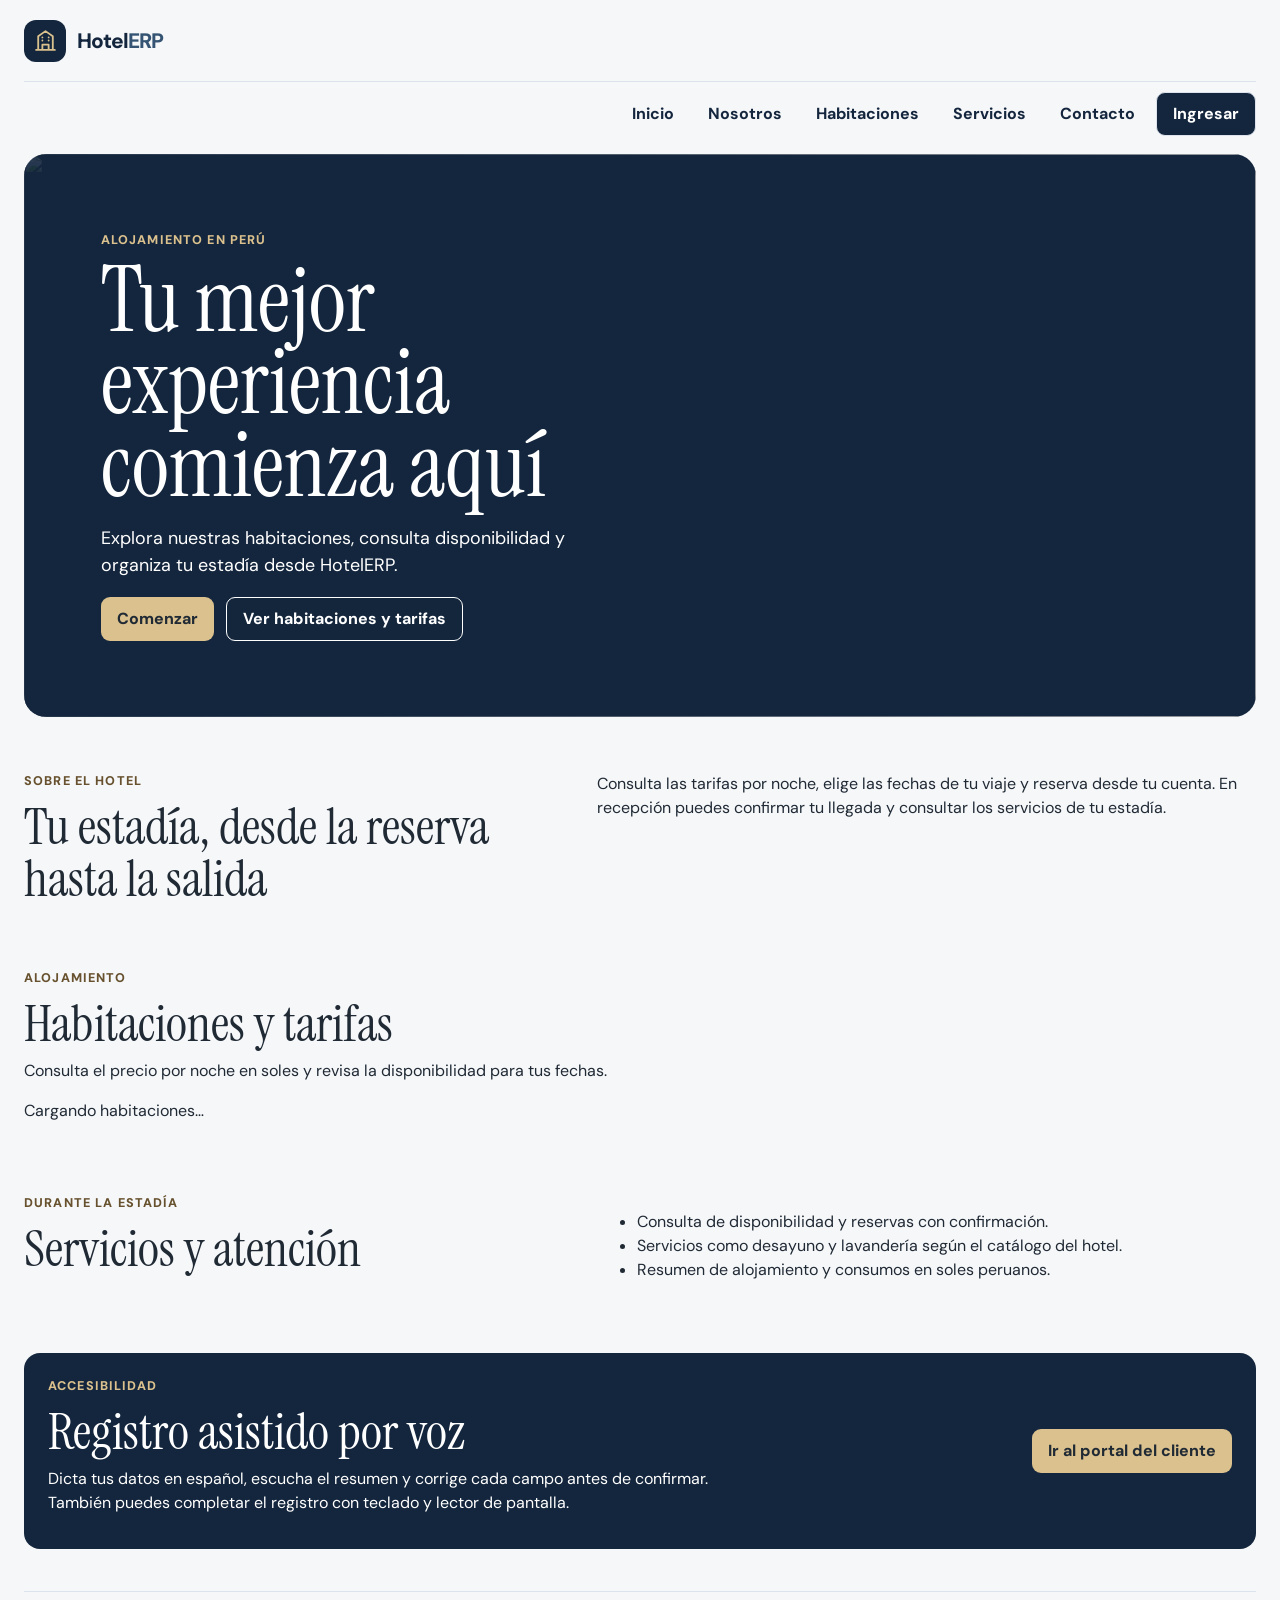
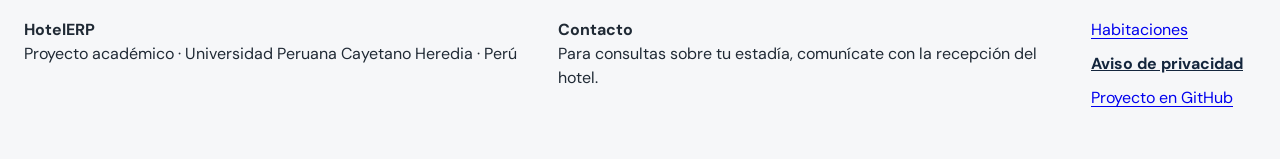
==== commit 602c2a22: "Destacar habitaciones y tarifas en la portada" ====
--- a/index.html
+++ b/index.html
@@ -6,15 +6,15 @@
   <nav class="public-nav" aria-label="Navegación principal"><a href="./">Inicio</a><a href="#nosotros">Nosotros</a><a href="#habitaciones">Habitaciones</a><a href="#servicios-publicos">Servicios</a><a href="#contacto">Contacto</a><a class="cta" href="?acceso=seleccionar">Ingresar</a></nav>
   <section class="landing-hero">
     <img src="https://images.unsplash.com/photo-1560662105-57f8ad6ae2d1?auto=format&amp;fit=crop&amp;w=1500&amp;q=82" alt="" fetchpriority="high">
-    <div class="hero-content"><p class="overline">Hotel de demostración · Perú</p><h1>Tu mejor experiencia comienza aquí</h1>
+    <div class="hero-content"><p class="overline">Alojamiento en Perú</p><h1>Tu mejor experiencia comienza aquí</h1>
     <p>Explora nuestras habitaciones, consulta disponibilidad y organiza tu estadía desde HotelERP.</p>
-    <div class="controls"><a class="cta gold" href="?acceso=seleccionar">Comenzar</a><a class="cta outline" href="#servicios-publicos">Conocer nuestros servicios</a></div></div>
+    <div class="controls"><a class="cta gold" href="?acceso=seleccionar">Comenzar</a><a class="cta outline" href="#habitaciones">Ver habitaciones y tarifas</a></div></div>
   </section>
-  <section class="public-section" id="nosotros"><div><p class="overline">Sobre el hotel</p><h2>Tu estadía, desde la reserva hasta la salida</h2></div><p>HotelERP es la plataforma de un hotel de demostración en Perú. Puedes revisar el catálogo y los precios, consultar las fechas de tu viaje y reservar con tu propia cuenta. En recepción, el equipo puede atender tu llegada y registrar los servicios de la estadía.</p></section>
-  <section id="habitaciones" class="public-block"><p class="overline">Alojamiento</p><h2>Habitaciones</h2><div id="landingRooms" class="room-cards" aria-live="polite"><p>Cargando habitaciones…</p></div></section>
+  <section class="public-section" id="nosotros"><div><p class="overline">Sobre el hotel</p><h2>Tu estadía, desde la reserva hasta la salida</h2></div><p>Consulta las tarifas por noche, elige las fechas de tu viaje y reserva desde tu cuenta. En recepción puedes confirmar tu llegada y consultar los servicios de tu estadía.</p></section>
+  <section id="habitaciones" class="public-block"><p class="overline">Alojamiento</p><h2>Habitaciones y tarifas</h2><p>Consulta el precio por noche en soles y revisa la disponibilidad para tus fechas.</p><div id="landingRooms" class="room-cards" aria-live="polite"><p>Cargando habitaciones…</p></div></section>
   <section class="public-section" id="servicios-publicos"><div><p class="overline">Durante la estadía</p><h2>Servicios y atención</h2></div><ul class="benefits"><li>Consulta de disponibilidad y reservas con confirmación.</li><li>Servicios como desayuno y lavandería según el catálogo del hotel.</li><li>Resumen de alojamiento y consumos en soles peruanos.</li></ul></section>
   <section class="access-banner" aria-labelledby="accessibleTitle"><div><p class="overline">Accesibilidad</p><h2 id="accessibleTitle">Registro asistido por voz</h2><p>Dicta tus datos en español, escucha el resumen y corrige cada campo antes de confirmar. También puedes completar el registro con teclado y lector de pantalla.</p></div><a class="cta gold" href="?acceso=cliente">Ir al portal del cliente</a></section>
-  <footer id="contacto"><div><strong>HotelERP</strong><p>Proyecto académico · Universidad Peruana Cayetano Heredia · Perú</p></div><div><strong>Contacto</strong><p>Para una estadía, consulta con la recepción de tu hotel. Este es un sitio de demostración.</p></div><div><a href="#habitaciones">Habitaciones</a><br><button id="privacyOpen" type="button" class="text-button">Aviso de privacidad</button><br><a href="https://github.com/amadorjara-alt/HotelERP">Proyecto en GitHub</a></div></footer>
+  <footer id="contacto"><div><strong>HotelERP</strong><p>Proyecto académico · Universidad Peruana Cayetano Heredia · Perú</p></div><div><strong>Contacto</strong><p>Para consultas sobre tu estadía, comunícate con la recepción del hotel.</p></div><div><a href="#habitaciones">Habitaciones</a><br><button id="privacyOpen" type="button" class="text-button">Aviso de privacidad</button><br><a href="https://github.com/amadorjara-alt/HotelERP">Proyecto en GitHub</a></div></footer>
 </div>
 <section id="chooseAccess" class="choice-view" hidden aria-labelledby="chooseTitle">
   <a href="./">Volver al inicio</a><h1 id="chooseTitle">Bienvenido, ¿cómo deseas ingresar?</h1>
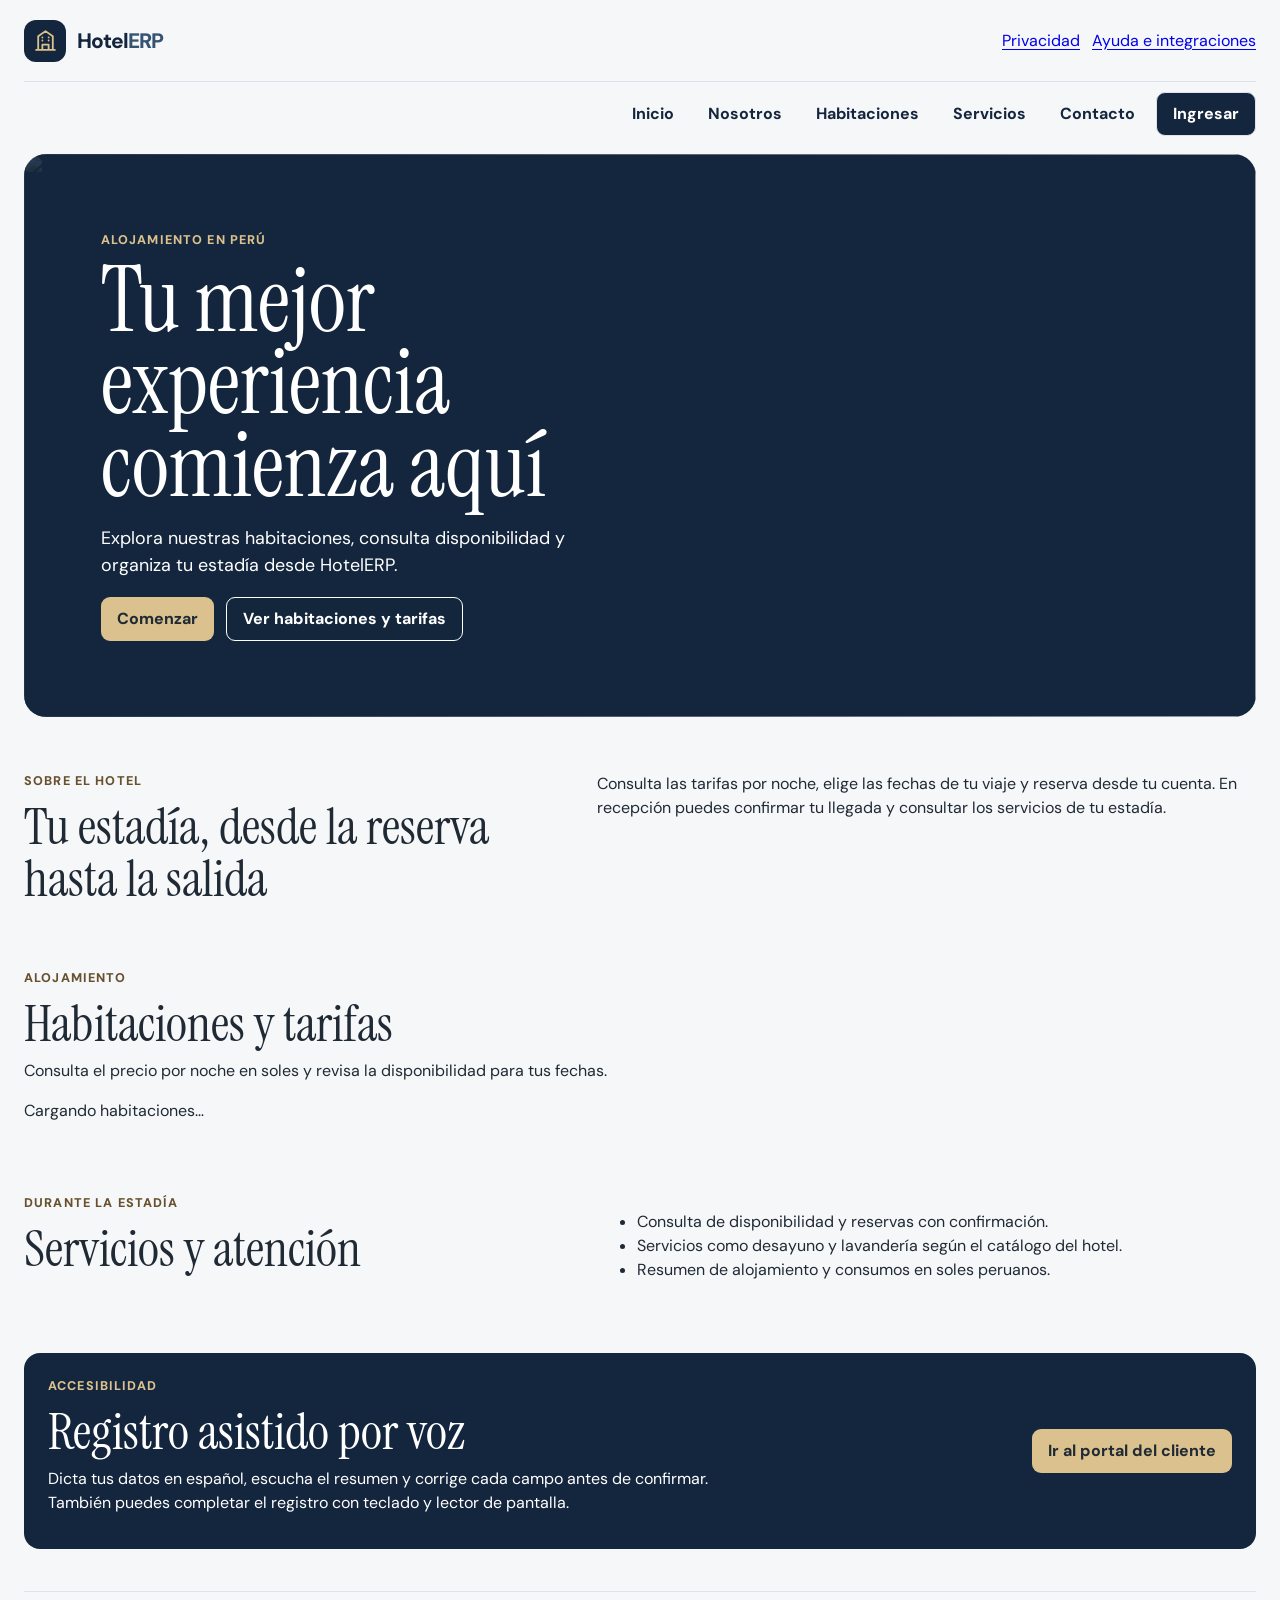
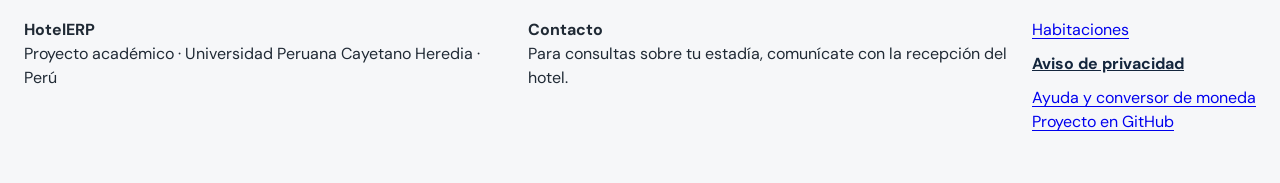
==== commit 299925fb: "Completar formulario de perfil y enlazar ayuda y privacidad" ====
--- a/index.html
+++ b/index.html
@@ -1,6 +1,6 @@
 <!doctype html>
 <html lang="es"><head><meta charset="utf-8"><meta name="viewport" content="width=device-width, initial-scale=1"><title>HotelERP · Recepción</title>
-<link rel="preconnect" href="https://fonts.googleapis.com"><link rel="preconnect" href="https://fonts.gstatic.com" crossorigin><link href="https://fonts.googleapis.com/css2?family=DM+Sans:wght@400;500;600;700;800&amp;family=Instrument+Serif&amp;display=swap" rel="stylesheet"><meta name="theme-color" content="#fbfaf7"><link rel="stylesheet" href="./styles.css?v=5"></head><body><header><strong class="brand"><span class="mark"><svg aria-hidden="true" viewBox="0 0 24 24" fill="none" stroke="currentColor" stroke-width="1.75" stroke-linecap="round" stroke-linejoin="round"><path d="M3 21h18M5 21V8l7-5 7 5v13M9 21v-5h6v5M9 9h.01m6 0h.01M9 12h.01m6 0h.01"/></svg></span><span>Hotel<em>ERP</em></span></strong><button id="logout" class="secondary" hidden>Cerrar sesión</button></header>
+<link rel="preconnect" href="https://fonts.googleapis.com"><link rel="preconnect" href="https://fonts.gstatic.com" crossorigin><link href="https://fonts.googleapis.com/css2?family=DM+Sans:wght@400;500;600;700;800&amp;family=Instrument+Serif&amp;display=swap" rel="stylesheet"><meta name="theme-color" content="#fbfaf7"><link rel="stylesheet" href="./styles.css?v=5"></head><body><header><strong class="brand"><span class="mark"><svg aria-hidden="true" viewBox="0 0 24 24" fill="none" stroke="currentColor" stroke-width="1.75" stroke-linecap="round" stroke-linejoin="round"><path d="M3 21h18M5 21V8l7-5 7 5v13M9 21v-5h6v5M9 9h.01m6 0h.01M9 12h.01m6 0h.01"/></svg></span><span>Hotel<em>ERP</em></span></strong><div class="controls"><a class="header-privacy" href="./privacidad.html">Privacidad</a><a class="header-privacy" href="./integraciones.html">Ayuda e integraciones</a><button id="logout" class="secondary" hidden>Cerrar sesión</button></div></header>
 <main>
 <div id="landing">
   <nav class="public-nav" aria-label="Navegación principal"><a href="./">Inicio</a><a href="#nosotros">Nosotros</a><a href="#habitaciones">Habitaciones</a><a href="#servicios-publicos">Servicios</a><a href="#contacto">Contacto</a><a class="cta" href="?acceso=seleccionar">Ingresar</a></nav>
@@ -14,7 +14,7 @@
   <section id="habitaciones" class="public-block"><p class="overline">Alojamiento</p><h2>Habitaciones y tarifas</h2><p>Consulta el precio por noche en soles y revisa la disponibilidad para tus fechas.</p><div id="landingRooms" class="room-cards" aria-live="polite"><p>Cargando habitaciones…</p></div></section>
   <section class="public-section" id="servicios-publicos"><div><p class="overline">Durante la estadía</p><h2>Servicios y atención</h2></div><ul class="benefits"><li>Consulta de disponibilidad y reservas con confirmación.</li><li>Servicios como desayuno y lavandería según el catálogo del hotel.</li><li>Resumen de alojamiento y consumos en soles peruanos.</li></ul></section>
   <section class="access-banner" aria-labelledby="accessibleTitle"><div><p class="overline">Accesibilidad</p><h2 id="accessibleTitle">Registro asistido por voz</h2><p>Dicta tus datos en español, escucha el resumen y corrige cada campo antes de confirmar. También puedes completar el registro con teclado y lector de pantalla.</p></div><a class="cta gold" href="?acceso=cliente">Ir al portal del cliente</a></section>
-  <footer id="contacto"><div><strong>HotelERP</strong><p>Proyecto académico · Universidad Peruana Cayetano Heredia · Perú</p></div><div><strong>Contacto</strong><p>Para consultas sobre tu estadía, comunícate con la recepción del hotel.</p></div><div><a href="#habitaciones">Habitaciones</a><br><button id="privacyOpen" type="button" class="text-button">Aviso de privacidad</button><br><a href="https://github.com/amadorjara-alt/HotelERP">Proyecto en GitHub</a></div></footer>
+  <footer id="contacto"><div><strong>HotelERP</strong><p>Proyecto académico · Universidad Peruana Cayetano Heredia · Perú</p></div><div><strong>Contacto</strong><p>Para consultas sobre tu estadía, comunícate con la recepción del hotel.</p></div><div><a href="#habitaciones">Habitaciones</a><br><button id="privacyOpen" type="button" class="text-button">Aviso de privacidad</button><br><a href="./integraciones.html">Ayuda y conversor de moneda</a><br><a href="https://github.com/amadorjara-alt/HotelERP">Proyecto en GitHub</a></div></footer>
 </div>
 <section id="chooseAccess" class="choice-view" hidden aria-labelledby="chooseTitle">
   <a href="./">Volver al inicio</a><h1 id="chooseTitle">Bienvenido, ¿cómo deseas ingresar?</h1>
@@ -26,7 +26,7 @@
 <dialog id="roomDialog" aria-labelledby="roomDialogTitle">
   <h2 id="roomDialogTitle">Detalles de la habitación</h2><p id="roomDialogDetails"></p><div class="controls"><a id="roomDialogBook" class="cta" href="?acceso=cliente">Consultar disponibilidad</a><form method="dialog"><button type="submit" class="secondary">Cerrar</button></form></div>
 </dialog>
-<dialog id="privacyDialog" aria-labelledby="privacyTitle"><h2 id="privacyTitle">Aviso de privacidad</h2><p>Supabase guarda los datos de cuenta y de estadía. Solo la cuenta del cliente y el personal autorizado pueden acceder a los registros que les corresponden. El dictado depende del servicio de reconocimiento del navegador. El envío opcional de instrucciones a la API de IA requiere activarlo explícitamente.</p><form method="dialog"><button type="submit">Cerrar</button></form></dialog>
+<dialog id="privacyDialog" aria-labelledby="privacyTitle"><h2 id="privacyTitle">Aviso de privacidad</h2><p>Supabase guarda los datos de cuenta y de estadía. Solo la cuenta del cliente y el personal autorizado pueden acceder a los registros que les corresponden. El dictado depende del servicio de reconocimiento del navegador. El envío opcional de instrucciones a la API de IA requiere activarlo explícitamente.</p><p><a href="./privacidad.html">Leer el aviso de privacidad completo</a></p><form method="dialog"><button type="submit">Cerrar</button></form></dialog>
 <p id="status" role="status" aria-live="polite" aria-atomic="true"></p>
 <div id="login" hidden>
   <aside class="auth-visual" aria-label="Recepción hotelera">
@@ -54,7 +54,7 @@
       <button id="showRegister" type="button" class="secondary">Crear cuenta</button><button id="resetPassword" type="button" class="text-button">Olvidé mi contraseña</button>
     </form>
     <form id="registerForm" hidden aria-labelledby="registerTitle">
-      <h2 id="registerTitle">Crear cuenta</h2>
+      <h2 id="registerTitle">Crear cuenta</h2><p>Confirma tu correo para continuar. Después completarás tus datos personales.</p><a href="./privacidad.html">Cómo protegemos tus datos</a>
       <label>Correo electrónico<input name="email" type="email" autocomplete="email" required></label>
       <label>Contraseña<input name="password" type="password" autocomplete="new-password" minlength="8" required></label>
       <button type="submit">Registrarme</button>
@@ -64,12 +64,17 @@
 </div>
 <section id="recoveryPanel" class="account-panel" hidden><h1>Cambiar contraseña</h1><form id="recoveryForm"><label>Nueva contraseña<input name="password" type="password" autocomplete="new-password" minlength="8" required></label><button type="submit">Guardar contraseña</button></form></section>
 <section id="onboarding" class="account-panel" hidden aria-labelledby="onboardingTitle">
-  <h1 id="onboardingTitle">Completa tu registro</h1>
+  <h1 id="onboardingTitle">Completa tu registro</h1><p>Ingresa tus datos tal como figuran en tu documento. Consulta el <a href="./privacidad.html">aviso de privacidad</a>.</p>
   <form id="onboardingForm">
     <label>Tipo de perfil<select name="kind" required>
       <option value="customer">Cliente</option><option value="admin">Administrador · Crear un hotel</option><option value="staff">Personal · Unirme con invitación</option>
     </select></label>
-    <label id="displayNameLabel"><span id="displayNameText">Nombre completo</span><input name="display_name" minlength="2" maxlength="120"></label>
+    <label>Nombre completo<input name="full_name" autocomplete="name" minlength="2" maxlength="120" required></label>
+    <label>Edad<input name="age" type="number" min="18" max="120" step="1" required></label>
+    <label>Sexo<select name="gender" required><option value="">Seleccionar</option><option value="hombre">Hombre</option><option value="mujer">Mujer</option><option value="prefiero_no_decirlo">Prefiero no decirlo</option></select></label>
+    <label>DNI<input name="dni" inputmode="numeric" pattern="[0-9]{8}" maxlength="8" autocomplete="off" aria-describedby="dni-help" required><small id="dni-help">8 dígitos. Solo se guarda en tu ficha privada.</small></label>
+    <label>Correo de tu cuenta<input name="verified_email" type="email" readonly></label>
+    <label id="displayNameLabel" hidden>Nombre del hotel<input name="display_name" minlength="2" maxlength="100"></label>
     <label id="inviteLabel" hidden>Código de invitación<input name="invite_code" autocomplete="off" pattern="[0-9a-fA-F]{8}-[0-9a-fA-F]{4}-[0-9a-fA-F]{4}-[0-9a-fA-F]{4}-[0-9a-fA-F]{12}"></label>
     <button type="submit">Guardar perfil</button>
   </form>
@@ -85,7 +90,7 @@
     <div class="controls full"><button type="button" class="secondary" id="customerVoice">Registrarme con asistente de voz</button><button type="button" class="secondary" id="customerRead">Leer mis datos</button><button type="button" class="secondary" id="customerStop">Detener voz</button><button type="submit">Confirmar reserva</button></div>
   </form></section>
   <section class="panel" id="mis-reservas"><h2>Mis reservas</h2><p id="customerSignInHint">Inicia sesión como cliente para confirmar o consultar tus reservas. <a href="?acceso=cliente&amp;ingresar=1">Ir al acceso de clientes</a></p><div id="customerStays"></div></section>
-  <section class="panel" id="mi-perfil" hidden><h2>Mi perfil</h2><dl><dt>Nombre</dt><dd id="customerName"></dd><dt>Correo</dt><dd id="customerEmail"></dd></dl></section>
+  <section class="panel" id="mi-perfil" hidden><h2>Mi perfil</h2><dl><dt>Nombre</dt><dd id="customerName"></dd><dt>Correo</dt><dd id="customerEmail"></dd><dt id="ageTitle" hidden>Edad</dt><dd id="customerAge" hidden></dd><dt id="dniTitle" hidden>DNI</dt><dd id="customerDni" hidden></dd></dl></section>
 </section>
 <div id="workspace" hidden><div class="desk-head"><span class="mark"><svg aria-hidden="true" viewBox="0 0 24 24" fill="none" stroke="currentColor" stroke-width="1.75" stroke-linecap="round" stroke-linejoin="round"><path d="M3 17h18M5 17v-2a7 7 0 0 1 14 0v2M12 5v3M10.5 5h3M4 20h16"/></svg></span><div><h1>Panel de recepción</h1><p id="hotelName"></p></div></div><nav class="side-nav" aria-label="Módulos del personal"><a href="#dashboard"><span aria-hidden="true">▦</span>Panel principal</a><a href="#roomsPanel"><span aria-hidden="true">▣</span>Habitaciones</a><a href="#agenda"><span aria-hidden="true">▤</span>Calendario de ocupación</a><a href="#reserva"><span aria-hidden="true">◇</span>Reservas</a><a href="#guestsPanel"><span aria-hidden="true">♙</span>Huéspedes</a><a href="#registro"><span aria-hidden="true">◉</span>Registro accesible</a><a href="#servicesPanel"><span aria-hidden="true">♧</span>Servicios</a><a href="#cuenta"><span aria-hidden="true">▧</span>Liquidaciones</a><a href="#settingsPanel"><span aria-hidden="true">⚙</span>Configuración</a><button id="sideLogout" type="button" class="secondary">Cerrar sesión</button></nav><div class="desk-content">
 <section id="dashboard" aria-labelledby="dashTitle"><h2 id="dashTitle">Resumen de hoy</h2><div class="metric-grid" id="metrics"></div><div id="occupancyMetric"></div></section>
@@ -108,4 +113,4 @@
 <section id="servicesPanel"><h2>Servicios adicionales</h2><div id="serviceInventory" class="table"></div><p>Selecciona una reserva abierta en <a href="#cuenta">Liquidaciones</a> para añadir consumos.</p></section>
 <section id="cuenta"><h2><span class="module-icon"><svg aria-hidden="true" viewBox="0 0 24 24" fill="none" stroke="currentColor" stroke-width="1.75" stroke-linecap="round" stroke-linejoin="round"><path d="M6 3l3 2 3-2 3 2 3-2v18l-3-2-3 2-3-2-3 2V3zm3 6h6m-6 4h6"/></svg></span>Reservas y liquidación</h2><label>Reserva<select id="selectedReservation"></select></label><div id="reservationActions" hidden><p id="reservationStatus"></p><div class="controls" id="actions"></div><hr><form id="serviceForm"><label>Servicio<select name="service_id" required></select></label><label>Cantidad<input name="quantity" type="number" min="1" max="1000" value="1" required></label><button>Registrar consumo</button></form><div id="printBill"><h3>Detalle de estadía</h3><p id="stayDetails"></p><ul id="charges"></ul><div id="total"></div></div><button id="printAction" type="button" class="secondary">Imprimir liquidación</button></div></section></div></div>
 <dialog id="editDialog" aria-labelledby="editTitle"><h2 id="editTitle">Editar reserva</h2><form id="editReservation"><label>Habitación<select name="room_id" required></select></label><label>Huésped<select name="guest_id" required></select></label><label>Ingreso<input name="check_in" type="date" required></label><label>Salida<input name="check_out" type="date" required></label><p id="editStatus" role="alert"></p><div class="controls"><button type="submit">Guardar cambios</button><button type="button" class="secondary" id="closeEdit">Cancelar edición</button></div></form></dialog></main>
-<script src="https://cdn.jsdelivr.net/npm/@supabase/supabase-js@2"></script><script type="module" src="./app.js?v=5"></script></body></html>
+<script src="https://cdn.jsdelivr.net/npm/@supabase/supabase-js@2"></script><script type="module" src="./app.js?v=6"></script></body></html>
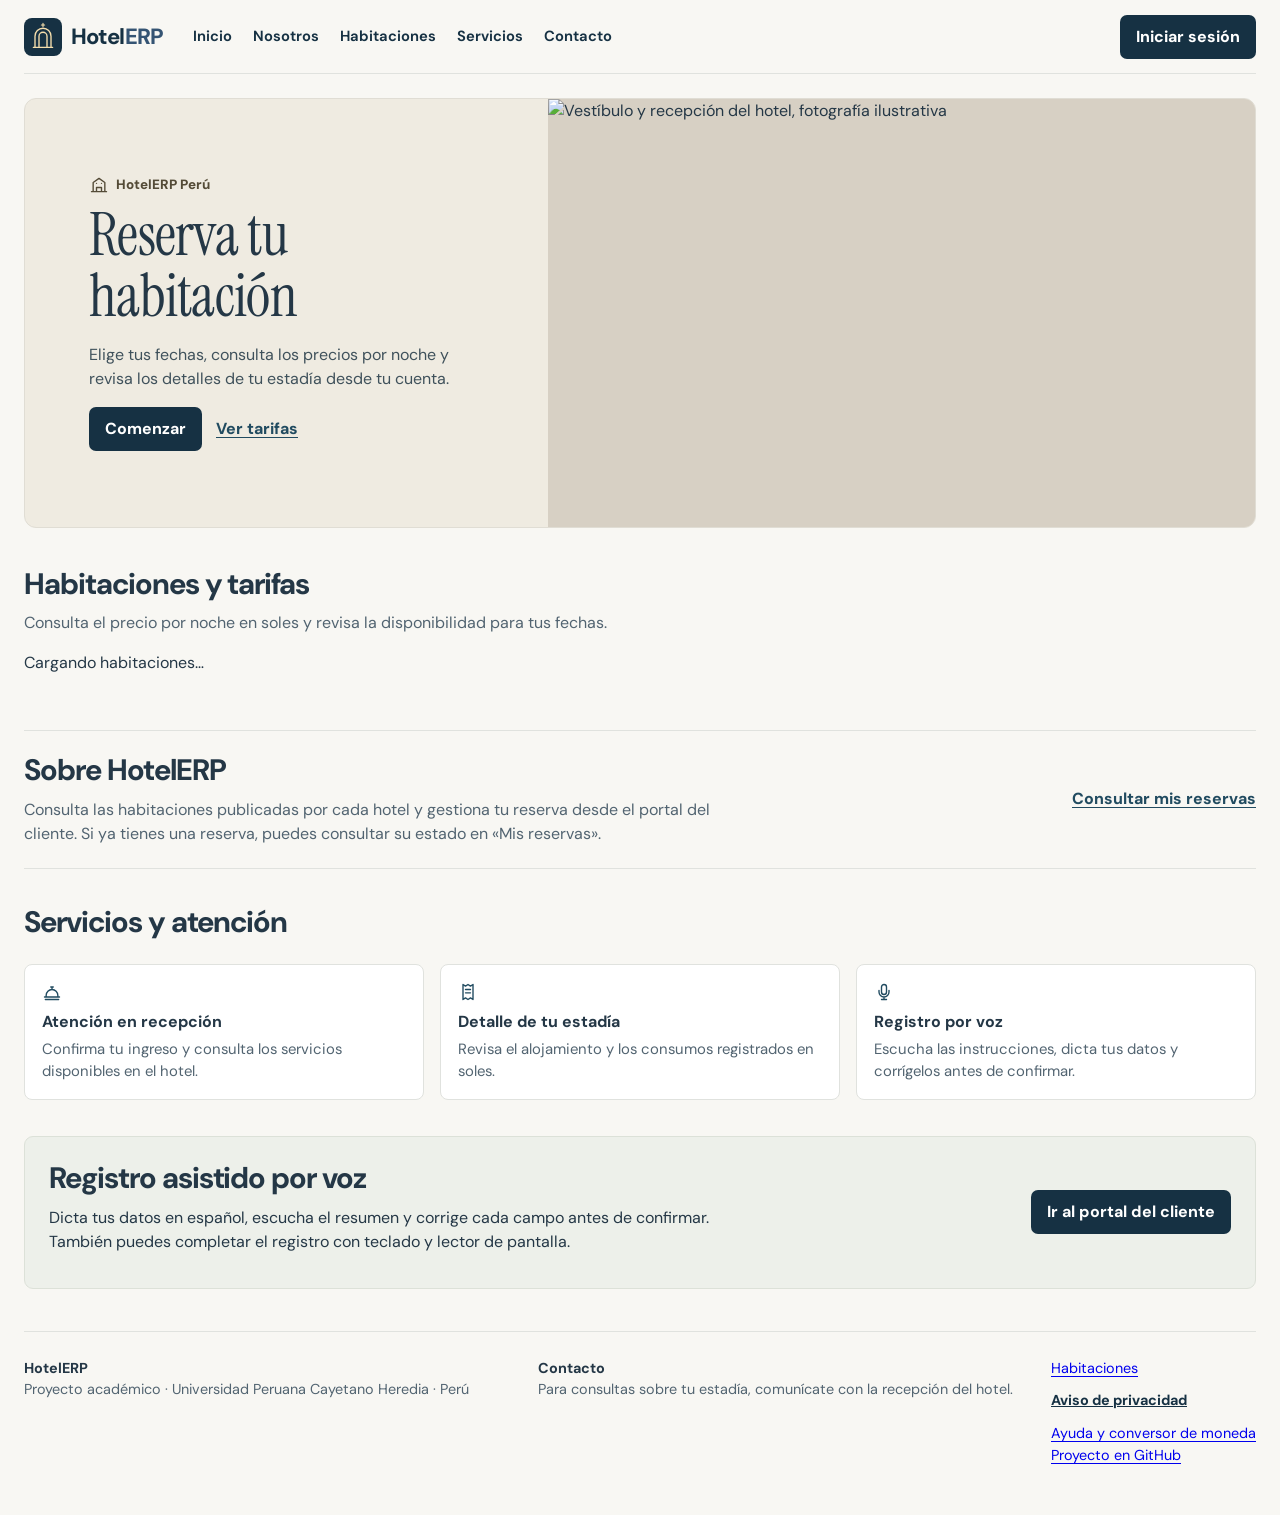
==== commit 9129ca1d: "Renovar la portada y unificar los iconos de HotelERP" ====
--- a/index.html
+++ b/index.html
@@ -1,26 +1,30 @@
 <!doctype html>
-<html lang="es"><head><meta charset="utf-8"><meta name="viewport" content="width=device-width, initial-scale=1"><title>HotelERP · Recepción</title>
-<link rel="preconnect" href="https://fonts.googleapis.com"><link rel="preconnect" href="https://fonts.gstatic.com" crossorigin><link href="https://fonts.googleapis.com/css2?family=DM+Sans:wght@400;500;600;700;800&amp;family=Instrument+Serif&amp;display=swap" rel="stylesheet"><meta name="theme-color" content="#fbfaf7"><link rel="stylesheet" href="./styles.css?v=5"></head><body><header><strong class="brand"><span class="mark"><svg aria-hidden="true" viewBox="0 0 24 24" fill="none" stroke="currentColor" stroke-width="1.75" stroke-linecap="round" stroke-linejoin="round"><path d="M3 21h18M5 21V8l7-5 7 5v13M9 21v-5h6v5M9 9h.01m6 0h.01M9 12h.01m6 0h.01"/></svg></span><span>Hotel<em>ERP</em></span></strong><div class="controls"><a class="header-privacy" href="./privacidad.html">Privacidad</a><a class="header-privacy" href="./integraciones.html">Ayuda e integraciones</a><button id="logout" class="secondary" hidden>Cerrar sesión</button></div></header>
+<html lang="es"><head><meta charset="utf-8"><meta name="viewport" content="width=device-width, initial-scale=1"><title>HotelERP Perú · Habitaciones y reservas</title><link rel="icon" type="image/svg+xml" href="./marca.svg">
+<link rel="preconnect" href="https://fonts.googleapis.com"><link rel="preconnect" href="https://fonts.gstatic.com" crossorigin><link href="https://fonts.googleapis.com/css2?family=DM+Sans:wght@400;500;600;700;800&amp;family=Instrument+Serif&amp;display=swap" rel="stylesheet"><meta name="theme-color" content="#fbfaf7"><link rel="stylesheet" href="./styles.css?v=7"></head><body><header class="site-header"><a class="brand" href="./" aria-label="HotelERP, inicio"><span class="mark brand-mark"><svg aria-hidden="true" viewBox="0 0 40 40" fill="none"><path d="M8 33h24M10 32V19a10 10 0 0 1 20 0v13M15 32V19a5 5 0 0 1 10 0v13" stroke="#F5DEAC" stroke-width="1.7" stroke-linecap="round"/><path d="M20 3v4m-2-2h4" stroke="#F5DEAC" stroke-width="1.45" stroke-linecap="round"/></svg></span><span class="wordmark">Hotel<em>ERP</em></span></a><nav class="public-nav" aria-label="Navegación principal"><a href="./">Inicio</a><a href="#nosotros">Nosotros</a><a href="#habitaciones">Habitaciones</a><a href="#servicios-publicos">Servicios</a><a href="#contacto">Contacto</a></nav><div class="controls header-actions"><a class="header-privacy" href="./privacidad.html">Privacidad</a><a class="header-privacy" href="./integraciones.html">Ayuda e integraciones</a><a class="cta nav-login" href="?acceso=seleccionar">Iniciar sesión</a><button id="logout" class="secondary" hidden>Cerrar sesión</button></div></header>
 <main>
 <div id="landing">
-  <nav class="public-nav" aria-label="Navegación principal"><a href="./">Inicio</a><a href="#nosotros">Nosotros</a><a href="#habitaciones">Habitaciones</a><a href="#servicios-publicos">Servicios</a><a href="#contacto">Contacto</a><a class="cta" href="?acceso=seleccionar">Ingresar</a></nav>
-  <section class="landing-hero">
-    <img src="https://images.unsplash.com/photo-1560662105-57f8ad6ae2d1?auto=format&amp;fit=crop&amp;w=1500&amp;q=82" alt="" fetchpriority="high">
-    <div class="hero-content"><p class="overline">Alojamiento en Perú</p><h1>Tu mejor experiencia comienza aquí</h1>
-    <p>Explora nuestras habitaciones, consulta disponibilidad y organiza tu estadía desde HotelERP.</p>
-    <div class="controls"><a class="cta gold" href="?acceso=seleccionar">Comenzar</a><a class="cta outline" href="#habitaciones">Ver habitaciones y tarifas</a></div></div>
-  </section>
-  <section class="public-section" id="nosotros"><div><p class="overline">Sobre el hotel</p><h2>Tu estadía, desde la reserva hasta la salida</h2></div><p>Consulta las tarifas por noche, elige las fechas de tu viaje y reserva desde tu cuenta. En recepción puedes confirmar tu llegada y consultar los servicios de tu estadía.</p></section>
-  <section id="habitaciones" class="public-block"><p class="overline">Alojamiento</p><h2>Habitaciones y tarifas</h2><p>Consulta el precio por noche en soles y revisa la disponibilidad para tus fechas.</p><div id="landingRooms" class="room-cards" aria-live="polite"><p>Cargando habitaciones…</p></div></section>
-  <section class="public-section" id="servicios-publicos"><div><p class="overline">Durante la estadía</p><h2>Servicios y atención</h2></div><ul class="benefits"><li>Consulta de disponibilidad y reservas con confirmación.</li><li>Servicios como desayuno y lavandería según el catálogo del hotel.</li><li>Resumen de alojamiento y consumos en soles peruanos.</li></ul></section>
-  <section class="access-banner" aria-labelledby="accessibleTitle"><div><p class="overline">Accesibilidad</p><h2 id="accessibleTitle">Registro asistido por voz</h2><p>Dicta tus datos en español, escucha el resumen y corrige cada campo antes de confirmar. También puedes completar el registro con teclado y lector de pantalla.</p></div><a class="cta gold" href="?acceso=cliente">Ir al portal del cliente</a></section>
+  
+  <section class="landing-hero" aria-labelledby="heroTitle">
+  <div class="hero-content"><p class="overline"><svg aria-hidden="true" viewBox="0 0 24 24" fill="none" stroke="currentColor" stroke-width="1.65" stroke-linecap="round" stroke-linejoin="round"><path d="M3 20h18M5 20V9l7-5 7 5v11M9 20v-5h6v5M9 10h.01M15 10h.01"/></svg> HotelERP Perú</p><h1 id="heroTitle">Reserva tu habitación</h1>
+  <p>Elige tus fechas, consulta los precios por noche y revisa los detalles de tu estadía desde tu cuenta.</p>
+  <div class="controls"><a class="cta" href="?acceso=seleccionar">Comenzar</a><a class="hero-link" href="#habitaciones">Ver tarifas</a></div></div>
+  <figure class="hero-photo"><img src="https://images.unsplash.com/photo-1560662105-57f8ad6ae2d1?auto=format&amp;fit=crop&amp;w=1500&amp;q=82" alt="Vestíbulo y recepción del hotel, fotografía ilustrativa" fetchpriority="high"></figure>
+</section>
+  
+  <section id="habitaciones" class="public-block"><h2>Habitaciones y tarifas</h2><p>Consulta el precio por noche en soles y revisa la disponibilidad para tus fechas.</p><div id="landingRooms" class="room-cards" aria-live="polite"><p>Cargando habitaciones…</p></div></section>
+  <section class="public-section hotel-about" id="nosotros"><div><h2>Sobre HotelERP</h2><p>Consulta las habitaciones publicadas por cada hotel y gestiona tu reserva desde el portal del cliente. Si ya tienes una reserva, puedes consultar su estado en «Mis reservas».</p></div><a href="?acceso=cliente#mis-reservas">Consultar mis reservas</a></section><section class="hotel-services" id="servicios-publicos"><h2>Servicios y atención</h2><div class="service-grid">
+<article><svg aria-hidden="true" viewBox="0 0 24 24" fill="none" stroke="currentColor" stroke-width="1.65" stroke-linecap="round" stroke-linejoin="round"><path d="M3 18h18M5 18v-2a7 7 0 0 1 14 0v2m-7-9V6m-1.5 0h3M4 21h16"/></svg><h3>Atención en recepción</h3><p>Confirma tu ingreso y consulta los servicios disponibles en el hotel.</p></article>
+<article><svg aria-hidden="true" viewBox="0 0 24 24" fill="none" stroke="currentColor" stroke-width="1.65" stroke-linecap="round" stroke-linejoin="round"><path d="M6 3l3 2 3-2 3 2 3-2v18l-3-2-3 2-3-2-3 2V3zm3 6h6m-6 4h6"/></svg><h3>Detalle de tu estadía</h3><p>Revisa el alojamiento y los consumos registrados en soles.</p></article>
+<article><svg aria-hidden="true" viewBox="0 0 24 24" fill="none" stroke="currentColor" stroke-width="1.65" stroke-linecap="round" stroke-linejoin="round"><rect x="9" y="3" width="6" height="12" rx="3"/><path d="M6 10v2a6 6 0 0 0 12 0v-2m-6 8v3m-3 0h6"/></svg><h3>Registro por voz</h3><p>Escucha las instrucciones, dicta tus datos y corrígelos antes de confirmar.</p></article>
+</div></section>
+  <section class="access-banner" aria-labelledby="accessibleTitle"><div><h2 id="accessibleTitle">Registro asistido por voz</h2><p>Dicta tus datos en español, escucha el resumen y corrige cada campo antes de confirmar. También puedes completar el registro con teclado y lector de pantalla.</p></div><a class="cta gold" href="?acceso=cliente">Ir al portal del cliente</a></section>
   <footer id="contacto"><div><strong>HotelERP</strong><p>Proyecto académico · Universidad Peruana Cayetano Heredia · Perú</p></div><div><strong>Contacto</strong><p>Para consultas sobre tu estadía, comunícate con la recepción del hotel.</p></div><div><a href="#habitaciones">Habitaciones</a><br><button id="privacyOpen" type="button" class="text-button">Aviso de privacidad</button><br><a href="./integraciones.html">Ayuda y conversor de moneda</a><br><a href="https://github.com/amadorjara-alt/HotelERP">Proyecto en GitHub</a></div></footer>
 </div>
 <section id="chooseAccess" class="choice-view" hidden aria-labelledby="chooseTitle">
-  <a href="./">Volver al inicio</a><h1 id="chooseTitle">Bienvenido, ¿cómo deseas ingresar?</h1>
+  <a href="./">Volver al inicio</a><h1 id="chooseTitle">¿Cómo deseas ingresar?</h1>
   <div class="choice-grid">
-    <article><span aria-hidden="true" class="choice-icon">◇</span><h2>Soy cliente</h2><p>Explora habitaciones, consulta disponibilidad y realiza reservas. Regístrate con teclado o recibe asistencia por voz.</p><a class="cta" href="?acceso=cliente">Continuar como cliente</a></article>
-    <article><span aria-hidden="true" class="choice-icon">♙</span><h2>Soy personal del hotel</h2><p>Gestiona habitaciones, reservas, huéspedes, servicios y liquidaciones de tu hotel.</p><a class="cta" href="?acceso=personal">Acceso del personal</a></article>
+    <article><span class="choice-icon"><svg aria-hidden="true" viewBox="0 0 24 24" fill="none" stroke="currentColor" stroke-width="1.65" stroke-linecap="round" stroke-linejoin="round"><circle cx="12" cy="7" r="3.5"/><path d="M5 21v-2a7 7 0 0 1 14 0v2"/></svg></span><h2>Soy cliente</h2><p>Explora habitaciones, consulta disponibilidad y realiza reservas. Regístrate con teclado o recibe asistencia por voz.</p><a class="cta" href="?acceso=cliente">Continuar como cliente</a></article>
+    <article><span class="choice-icon"><svg aria-hidden="true" viewBox="0 0 24 24" fill="none" stroke="currentColor" stroke-width="1.65" stroke-linecap="round" stroke-linejoin="round"><path d="M3 18h18M5 18v-2a7 7 0 0 1 14 0v2m-7-9V6m-1.5 0h3M4 21h16"/></svg></span><h2>Soy personal del hotel</h2><p>Gestiona habitaciones, reservas, huéspedes, servicios y liquidaciones de tu hotel.</p><a class="cta" href="?acceso=personal">Acceso del personal</a></article>
   </div>
 </section>
 <dialog id="roomDialog" aria-labelledby="roomDialogTitle">
@@ -31,15 +35,11 @@
 <div id="login" hidden>
   <aside class="auth-visual" aria-label="Recepción hotelera">
     <img src="https://images.unsplash.com/photo-1560662105-57f8ad6ae2d1?auto=format&amp;fit=crop&amp;w=1500&amp;q=82" alt="Vestíbulo de hotel con mostrador de recepción y sala de espera" fetchpriority="high">
-    <span class="mark visual-bell"><svg aria-hidden="true" viewBox="0 0 24 24" fill="none" stroke="currentColor" stroke-width="1.75" stroke-linecap="round" stroke-linejoin="round"><path d="M3 17h18M5 17v-2a7 7 0 0 1 14 0v2M12 5v3M10.5 5h3M4 20h16"/></svg></span>
-    <h2>Tu hotel, desde recepción.</h2>
-    <p>Habitaciones, huéspedes y estadías en un solo lugar.</p>
     <a class="photo-credit" href="https://unsplash.com/photos/empty-hotel-lobby-FPS7a7XQZ0w" target="_blank" rel="noopener noreferrer">Foto de Tim Photoguy en Unsplash</a>
   </aside>
   <section class="auth-card" aria-labelledby="auth-title">
-    <div class="auth-label"><svg aria-hidden="true" viewBox="0 0 24 24" fill="none" stroke="currentColor" stroke-width="1.75" stroke-linecap="round" stroke-linejoin="round"><path d="M15.5 14a5.5 5.5 0 1 1 4-1.7L15 17h-3v3H8v-4l5.7-5.7m3.8-3.8h.01"/></svg> Acceso del personal</div>
     <h1 id="auth-title">Bienvenido a HotelERP</h1>
-    <p>Usa tu cuenta de HotelERP para continuar.</p>
+    <p>Ingresa con tu cuenta de Google o con tu correo.</p>
     <a href="?acceso=seleccionar" class="change-access">Cambiar tipo de acceso</a>
     
     <button id="google" class="google-button" type="button"><svg aria-hidden="true" viewBox="0 0 48 48"><path fill="#4285F4" d="M43.6 24.5c0-1.4-.1-2.8-.4-4.1H24v7.8h11a9.4 9.4 0 0 1-4.1 6.2v5.1h6.6c3.9-3.6 6.1-8.8 6.1-15Z"/><path fill="#34A853" d="M24 44c5.5 0 10.1-1.8 13.5-4.8l-6.6-5.1c-1.8 1.2-4.1 2-6.9 2-5.3 0-9.8-3.6-11.4-8.4H5.8v5.3A20 20 0 0 0 24 44Z"/><path fill="#FBBC05" d="M12.6 27.7a12 12 0 0 1 0-7.4V15H5.8a20 20 0 0 0 0 18l6.8-5.3Z"/><path fill="#EA4335" d="M24 11.9c3 0 5.7 1 7.8 3.1l5.8-5.8C34.1 6 29.5 4 24 4A20 20 0 0 0 5.8 15l6.8 5.3c1.6-4.8 6.1-8.4 11.4-8.4Z"/></svg> Continuar con Google</button>
@@ -92,7 +92,7 @@
   <section class="panel" id="mis-reservas"><h2>Mis reservas</h2><p id="customerSignInHint">Inicia sesión como cliente para confirmar o consultar tus reservas. <a href="?acceso=cliente&amp;ingresar=1">Ir al acceso de clientes</a></p><div id="customerStays"></div></section>
   <section class="panel" id="mi-perfil" hidden><h2>Mi perfil</h2><dl><dt>Nombre</dt><dd id="customerName"></dd><dt>Correo</dt><dd id="customerEmail"></dd><dt id="ageTitle" hidden>Edad</dt><dd id="customerAge" hidden></dd><dt id="dniTitle" hidden>DNI</dt><dd id="customerDni" hidden></dd></dl></section>
 </section>
-<div id="workspace" hidden><div class="desk-head"><span class="mark"><svg aria-hidden="true" viewBox="0 0 24 24" fill="none" stroke="currentColor" stroke-width="1.75" stroke-linecap="round" stroke-linejoin="round"><path d="M3 17h18M5 17v-2a7 7 0 0 1 14 0v2M12 5v3M10.5 5h3M4 20h16"/></svg></span><div><h1>Panel de recepción</h1><p id="hotelName"></p></div></div><nav class="side-nav" aria-label="Módulos del personal"><a href="#dashboard"><span aria-hidden="true">▦</span>Panel principal</a><a href="#roomsPanel"><span aria-hidden="true">▣</span>Habitaciones</a><a href="#agenda"><span aria-hidden="true">▤</span>Calendario de ocupación</a><a href="#reserva"><span aria-hidden="true">◇</span>Reservas</a><a href="#guestsPanel"><span aria-hidden="true">♙</span>Huéspedes</a><a href="#registro"><span aria-hidden="true">◉</span>Registro accesible</a><a href="#servicesPanel"><span aria-hidden="true">♧</span>Servicios</a><a href="#cuenta"><span aria-hidden="true">▧</span>Liquidaciones</a><a href="#settingsPanel"><span aria-hidden="true">⚙</span>Configuración</a><button id="sideLogout" type="button" class="secondary">Cerrar sesión</button></nav><div class="desk-content">
+<div id="workspace" hidden><div class="desk-head"><span class="mark"><svg aria-hidden="true" viewBox="0 0 24 24" fill="none" stroke="currentColor" stroke-width="1.75" stroke-linecap="round" stroke-linejoin="round"><path d="M3 17h18M5 17v-2a7 7 0 0 1 14 0v2M12 5v3M10.5 5h3M4 20h16"/></svg></span><div><h1>Panel de recepción</h1><p id="hotelName"></p></div></div><nav class="side-nav" aria-label="Módulos del personal"><a href="#dashboard"><svg aria-hidden="true" viewBox="0 0 24 24" fill="none" stroke="currentColor" stroke-width="1.65" stroke-linecap="round" stroke-linejoin="round"><rect x="3" y="3" width="7" height="7" rx="1"/><rect x="14" y="3" width="7" height="7" rx="1"/><rect x="3" y="14" width="7" height="7" rx="1"/><rect x="14" y="14" width="7" height="7" rx="1"/></svg>Panel principal</a><a href="#roomsPanel"><svg aria-hidden="true" viewBox="0 0 24 24" fill="none" stroke="currentColor" stroke-width="1.65" stroke-linecap="round" stroke-linejoin="round"><path d="M3 8v12m18 0v-6a2 2 0 0 0-2-2H3m0 6h18M6 12V8h5v4"/></svg>Habitaciones</a><a href="#agenda"><svg aria-hidden="true" viewBox="0 0 24 24" fill="none" stroke="currentColor" stroke-width="1.65" stroke-linecap="round" stroke-linejoin="round"><rect x="3" y="5" width="18" height="16" rx="2"/><path d="M8 3v5m8-5v5M3 10h18m-13 5h2m4 0h2"/></svg>Calendario de ocupación</a><a href="#reserva"><svg aria-hidden="true" viewBox="0 0 24 24" fill="none" stroke="currentColor" stroke-width="1.65" stroke-linecap="round" stroke-linejoin="round"><circle cx="16" cy="8" r="4"/><path d="m13 11-9 9v-4l6-6m-3 7h3v-3"/></svg>Reservas</a><a href="#guestsPanel"><svg aria-hidden="true" viewBox="0 0 24 24" fill="none" stroke="currentColor" stroke-width="1.65" stroke-linecap="round" stroke-linejoin="round"><circle cx="12" cy="7" r="3.5"/><path d="M5 21v-2a7 7 0 0 1 14 0v2"/></svg>Huéspedes</a><a href="#registro"><svg aria-hidden="true" viewBox="0 0 24 24" fill="none" stroke="currentColor" stroke-width="1.65" stroke-linecap="round" stroke-linejoin="round"><rect x="9" y="3" width="6" height="12" rx="3"/><path d="M6 10v2a6 6 0 0 0 12 0v-2m-6 8v3m-3 0h6"/></svg>Registro accesible</a><a href="#servicesPanel"><svg aria-hidden="true" viewBox="0 0 24 24" fill="none" stroke="currentColor" stroke-width="1.65" stroke-linecap="round" stroke-linejoin="round"><path d="M3 18h18M5 18v-2a7 7 0 0 1 14 0v2m-7-9V6m-1.5 0h3M4 21h16"/></svg>Servicios</a><a href="#cuenta"><svg aria-hidden="true" viewBox="0 0 24 24" fill="none" stroke="currentColor" stroke-width="1.65" stroke-linecap="round" stroke-linejoin="round"><path d="M6 3l3 2 3-2 3 2 3-2v18l-3-2-3 2-3-2-3 2V3zm3 6h6m-6 4h6"/></svg>Liquidaciones</a><a href="#settingsPanel"><svg aria-hidden="true" viewBox="0 0 24 24" fill="none" stroke="currentColor" stroke-width="1.65" stroke-linecap="round" stroke-linejoin="round"><circle cx="12" cy="12" r="3"/><path d="M12 3v2m0 14v2M3 12h2m14 0h2M5.6 5.6 7 7m10 10 1.4 1.4m0-12.8L17 7M7 17l-1.4 1.4"/><circle cx="12" cy="12" r="7"/></svg>Configuración</a><button id="sideLogout" type="button" class="secondary">Cerrar sesión</button></nav><div class="desk-content">
 <section id="dashboard" aria-labelledby="dashTitle"><h2 id="dashTitle">Resumen de hoy</h2><div class="metric-grid" id="metrics"></div><div id="occupancyMetric"></div></section>
 <section id="roomsPanel"><h2>Habitaciones</h2><div id="roomInventory" class="table"></div></section>
 <section id="settingsPanel"><h2>Configuración</h2><p id="staffRole"></p><section id="adminPanel" hidden aria-labelledby="adminTitle">
--- a/styles.css
+++ b/styles.css
@@ -127,3 +127,74 @@
 .change-access{display:inline-block;margin:0 0 15px;color:var(--green)}#login{min-height:560px}#login .auth-label{color:var(--green)}
 @media(max-width:740px){.public-section,footer{grid-template-columns:1fr}.public-nav{justify-content:start;gap:4px}.public-nav a{padding:6px;min-height:42px}.landing-hero{min-height:410px}.public-section,.public-block{margin:36px 0}.access-banner{align-items:start;flex-direction:column}#workspace:not([hidden]){display:block}#workspace>.desk-head{margin-bottom:12px}#workspace .side-nav{position:static;flex-direction:row;flex-wrap:wrap}.choice-view{padding-top:22px}}
 @media print{body.printing{background:white}body.printing *{visibility:hidden}body.printing #printBill,body.printing #printBill *{visibility:visible}body.printing #printBill{position:absolute;top:0;left:0;width:100%;color:#000;padding:15px}}
+
+/* Identidad visual de HotelERP */
+:root{--ink:#243746;--muted:#526471;--dark:#163143;--green:#214b60;--paper:#f8f7f3;--line:#e0e2de;--gold:#efd9ad;--field:#8798a2}
+body{font-size:16px}
+header{min-height:74px}
+.site-header{display:flex;gap:20px}
+.site-header .brand{gap:9px;white-space:nowrap;text-decoration:none}
+.site-header .wordmark{letter-spacing:-.04em;font-size:1.38rem}
+.brand-mark{border-radius:8px;width:38px;height:38px}
+.brand-mark svg{width:32px;height:32px}
+.site-header .public-nav{margin:0;gap:1px;justify-content:center}
+.site-header .public-nav a:not(.cta){padding:7px 10px;font-size:.92rem;font-weight:650}
+.header-actions{margin-left:auto;justify-content:flex-end;align-items:center;gap:10px}
+.header-actions>a:not(.cta){font-size:.89rem;font-weight:650;color:var(--green)}
+body:has(#landing[hidden]) .site-header .public-nav,body:has(#landing[hidden]) .nav-login,body:has(#logout:not([hidden])) .nav-login{display:none}
+body:has(#landing:not([hidden])) .header-privacy{display:none}
+.cta,button,input,select{border-radius:7px}
+.landing-hero{display:grid;grid-template-columns:minmax(0,.85fr) minmax(0,1.15fr);align-items:stretch;margin-top:24px;min-height:430px;border:1px solid #e0ddd4;border-radius:12px;background:#efebe1;color:var(--ink)}
+.landing-hero::after{display:none}
+.hero-content{align-self:center;padding:clamp(28px,5vw,64px);max-width:none}
+.hero-content .overline{display:flex;align-items:center;gap:7px;color:#544b37;font-size:.84rem;text-transform:none;letter-spacing:0}
+.hero-content h1,.choice-view h1{font:400 clamp(2.35rem,4.6vw,4.4rem)/1.04 "Instrument Serif",Georgia,serif;letter-spacing:-.012em;margin:9px 0 16px}
+.hero-content>p:not(.overline){font-size:1rem;color:#3f515b;max-width:33ch}
+.hero-content .controls{align-items:center;gap:14px}
+.hero-link{color:var(--green);font-weight:750}
+.hero-photo{margin:0;min-width:0;position:relative;min-height:330px;background:#d7d0c4}
+.landing-hero .hero-photo img{position:absolute;inset:0;width:100%;height:100%;z-index:auto;object-position:55% center}
+.public-block{margin:39px 0}
+.public-section h2,.public-block>h2,.hotel-services>h2,.access-banner h2{font:750 clamp(1.4rem,2.4vw,1.85rem)/1.16 "DM Sans",system-ui,sans-serif;letter-spacing:-.035em}
+.public-block>p,.hotel-services p,.hotel-about p{color:var(--muted)}
+.room-cards{gap:14px}
+.room-cards article{border-radius:9px}
+.room-cards img{height:clamp(157px,17vw,215px);object-position:center 54%}
+.room-card-body{padding:15px}
+.room-card-body h3{font-size:1.12rem}
+.room-card-body p{font-size:.94rem}
+.room-card-body .controls{margin-top:13px}
+.hotel-about{margin:34px 0;padding:22px 0;border-block:1px solid var(--line);display:flex;gap:20px;align-items:center;justify-content:space-between}
+.hotel-about p{max-width:66ch;margin-bottom:0}
+.hotel-about>a{color:var(--green);font-weight:750}
+.hotel-services{margin:36px 0}
+.service-grid{display:grid;grid-template-columns:repeat(3,minmax(0,1fr));gap:16px}
+.service-grid article{padding:17px;border:1px solid var(--line);border-radius:8px;background:white}
+.service-grid svg{color:var(--green);margin-bottom:8px}
+.service-grid h3{font-size:1rem;margin:0 0 4px}
+.service-grid p{font-size:.93rem;margin:0}
+.access-banner{background:#edf0ea;color:var(--ink);border:1px solid #dce1d8;border-radius:9px}
+.access-banner .gold{background:var(--dark);color:white}
+footer{font-size:.9rem;color:var(--muted)}
+footer strong{color:var(--ink)}
+.choice-view{max-width:900px;margin:auto}
+.choice-view h1{font-size:clamp(2.15rem,4vw,3.45rem)}
+.choice-grid article{border-radius:9px}
+#login{width:min(100%,1060px);min-height:510px;margin:26px auto;border-radius:12px;box-shadow:none}
+.auth-visual{padding:20px}
+.auth-visual::after{background:linear-gradient(0deg,#162c3ab5,transparent 34%)}
+.auth-card h1,.desk-head h1{font:750 clamp(1.6rem,3vw,2.45rem)/1.12 "DM Sans",system-ui,sans-serif;letter-spacing:-.045em}
+.auth-card{padding:clamp(22px,4vw,48px)}
+.auth-card>p{margin-bottom:13px}
+.desk-head{background:#fff;color:var(--ink);border:1px solid var(--line);border-radius:9px;padding:18px 22px}
+#hotelName{color:var(--muted)}
+#workspace .side-nav,#workspace section,.panel,.metric{border-radius:8px;box-shadow:none}
+#workspace .side-nav a>svg{width:18px;color:var(--green)}
+#workspace .side-nav a[aria-current]{box-shadow:inset 2px 0 var(--green)}
+#workspace .side-nav{padding:9px}
+#workspace .desk-content h2{font-size:1.15rem}
+thead th{background:#eef1f2;text-transform:none}
+.metric{background:#fff}
+.table{border-radius:7px}
+@media(max-width:900px){.site-header{flex-wrap:wrap;gap:6px 10px;padding:10px 0}.site-header .public-nav{order:3;width:100%;justify-content:flex-start}.site-header .public-nav a:not(.cta){padding:5px 8px}.landing-hero{margin-top:12px}}
+@media(max-width:740px){.landing-hero{grid-template-columns:1fr;min-height:0}.hero-content{padding:24px 20px}.hero-photo{min-height:clamp(200px,48vw,340px)}.service-grid{grid-template-columns:1fr;gap:9px}.hotel-about{align-items:flex-start;flex-direction:column;gap:10px}.header-actions{gap:7px}.header-actions>a:not(.cta){font-size:.84rem}.header-actions .cta{padding-inline:10px}.site-header .public-nav a:not(.cta){font-size:.85rem;min-height:38px}.auth-visual{display:none}#login{min-height:0}}
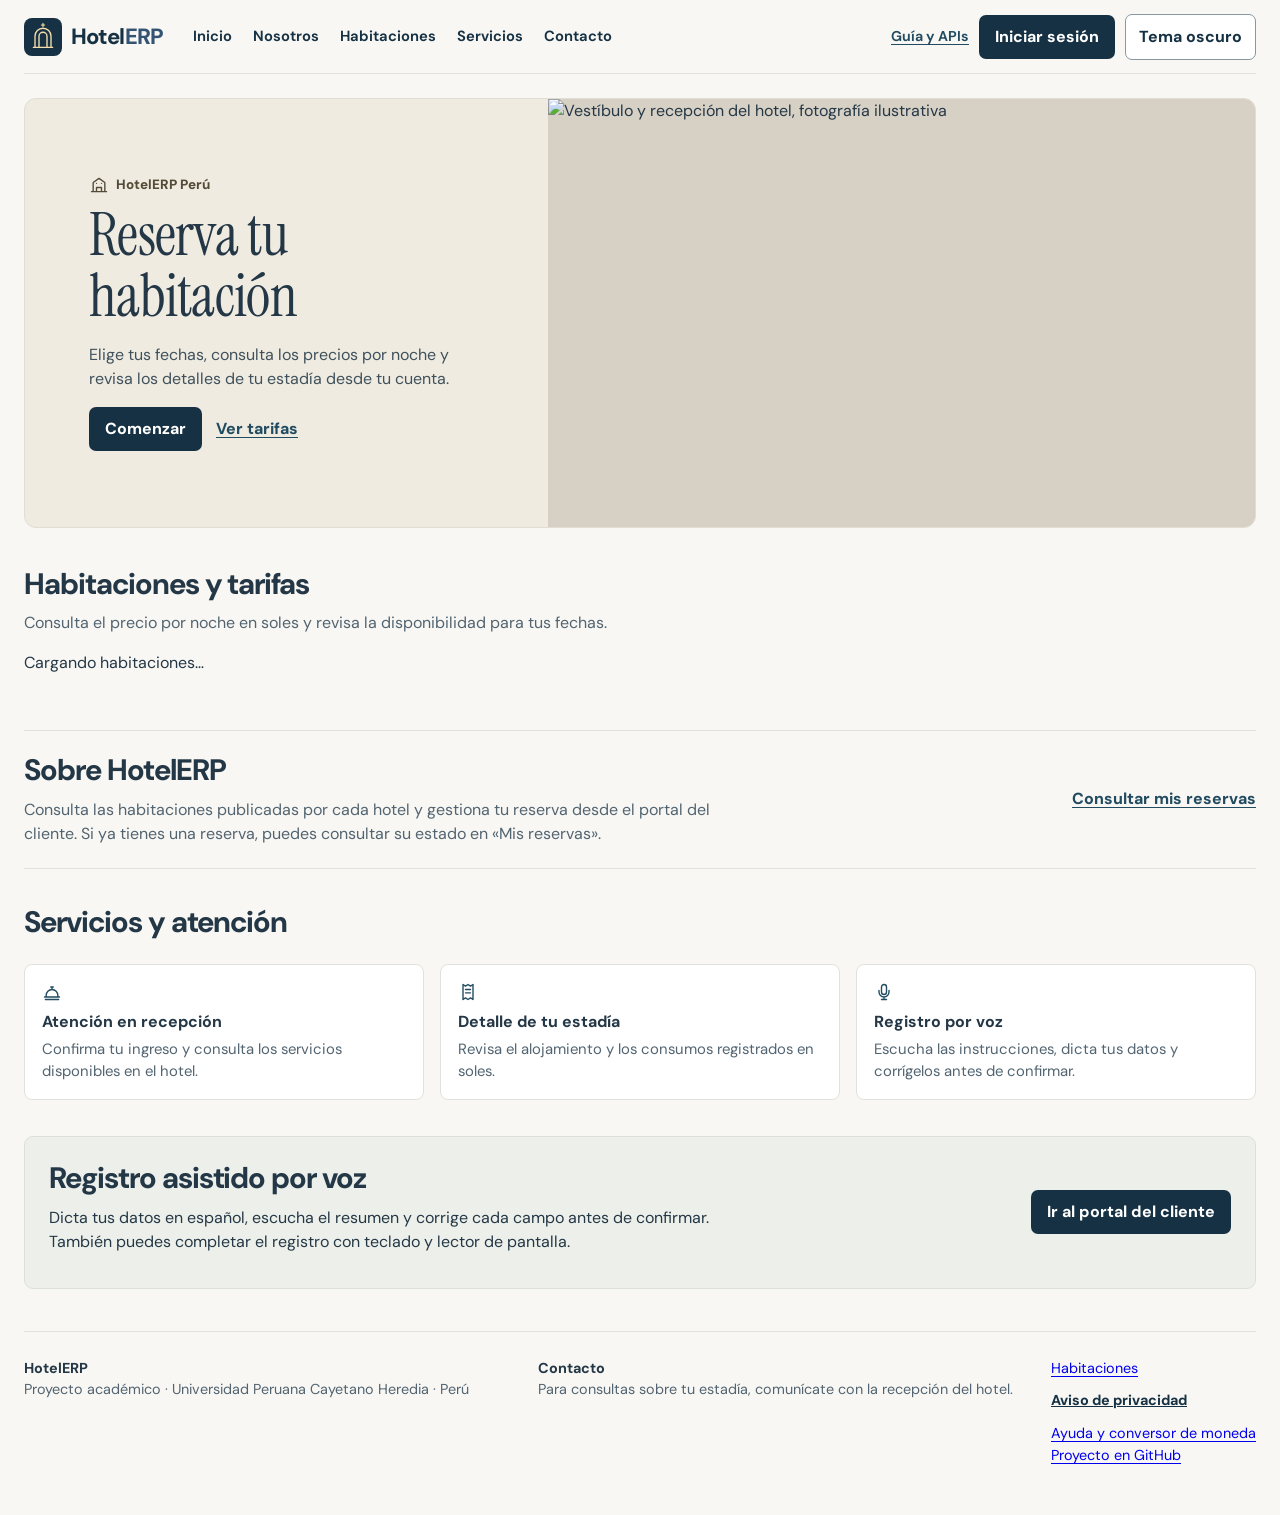
==== commit 02a6b36c: "Agrega modo oscuro, enlace a APIs y tarjetas de integraciones" ====
--- a/index.html
+++ b/index.html
@@ -1,6 +1,6 @@
 <!doctype html>
 <html lang="es"><head><meta charset="utf-8"><meta name="viewport" content="width=device-width, initial-scale=1"><title>HotelERP Perú · Habitaciones y reservas</title><link rel="icon" type="image/svg+xml" href="./marca.svg">
-<link rel="preconnect" href="https://fonts.googleapis.com"><link rel="preconnect" href="https://fonts.gstatic.com" crossorigin><link href="https://fonts.googleapis.com/css2?family=DM+Sans:wght@400;500;600;700;800&amp;family=Instrument+Serif&amp;display=swap" rel="stylesheet"><meta name="theme-color" content="#fbfaf7"><link rel="stylesheet" href="./styles.css?v=7"></head><body><header class="site-header"><a class="brand" href="./" aria-label="HotelERP, inicio"><span class="mark brand-mark"><svg aria-hidden="true" viewBox="0 0 40 40" fill="none"><path d="M8 33h24M10 32V19a10 10 0 0 1 20 0v13M15 32V19a5 5 0 0 1 10 0v13" stroke="#F5DEAC" stroke-width="1.7" stroke-linecap="round"/><path d="M20 3v4m-2-2h4" stroke="#F5DEAC" stroke-width="1.45" stroke-linecap="round"/></svg></span><span class="wordmark">Hotel<em>ERP</em></span></a><nav class="public-nav" aria-label="Navegación principal"><a href="./">Inicio</a><a href="#nosotros">Nosotros</a><a href="#habitaciones">Habitaciones</a><a href="#servicios-publicos">Servicios</a><a href="#contacto">Contacto</a></nav><div class="controls header-actions"><a class="header-privacy" href="./privacidad.html">Privacidad</a><a class="header-privacy" href="./integraciones.html">Ayuda e integraciones</a><a class="cta nav-login" href="?acceso=seleccionar">Iniciar sesión</a><button id="logout" class="secondary" hidden>Cerrar sesión</button></div></header>
+<link rel="preconnect" href="https://fonts.googleapis.com"><link rel="preconnect" href="https://fonts.gstatic.com" crossorigin><link href="https://fonts.googleapis.com/css2?family=DM+Sans:wght@400;500;600;700;800&amp;family=Instrument+Serif&amp;display=swap" rel="stylesheet"><meta name="theme-color" content="#fbfaf7"><link rel="stylesheet" href="./styles.css?v=ui-theme-1"><script src="./tema.js?v=1"></script></head><body><header class="site-header"><a class="brand" href="./" aria-label="HotelERP, inicio"><span class="mark brand-mark"><svg aria-hidden="true" viewBox="0 0 40 40" fill="none"><path d="M8 33h24M10 32V19a10 10 0 0 1 20 0v13M15 32V19a5 5 0 0 1 10 0v13" stroke="#F5DEAC" stroke-width="1.7" stroke-linecap="round"/><path d="M20 3v4m-2-2h4" stroke="#F5DEAC" stroke-width="1.45" stroke-linecap="round"/></svg></span><span class="wordmark">Hotel<em>ERP</em></span></a><nav class="public-nav" aria-label="Navegación principal"><a href="./">Inicio</a><a href="#nosotros">Nosotros</a><a href="#habitaciones">Habitaciones</a><a href="#servicios-publicos">Servicios</a><a href="#contacto">Contacto</a></nav><div class="controls header-actions"><a class="header-privacy" href="./privacidad.html">Privacidad</a><a class="header-guide" href="./integraciones.html">Guía y APIs</a><a class="cta nav-login" href="?acceso=seleccionar">Iniciar sesión</a><button id="logout" class="secondary" hidden>Cerrar sesión</button><button type="button" class="secondary theme-toggle" data-theme-toggle aria-label="Tema oscuro" aria-pressed="false" hidden>Tema oscuro</button></div></header>
 <main>
 <div id="landing">
   
@@ -113,4 +113,4 @@
 <section id="servicesPanel"><h2>Servicios adicionales</h2><div id="serviceInventory" class="table"></div><p>Selecciona una reserva abierta en <a href="#cuenta">Liquidaciones</a> para añadir consumos.</p></section>
 <section id="cuenta"><h2><span class="module-icon"><svg aria-hidden="true" viewBox="0 0 24 24" fill="none" stroke="currentColor" stroke-width="1.75" stroke-linecap="round" stroke-linejoin="round"><path d="M6 3l3 2 3-2 3 2 3-2v18l-3-2-3 2-3-2-3 2V3zm3 6h6m-6 4h6"/></svg></span>Reservas y liquidación</h2><label>Reserva<select id="selectedReservation"></select></label><div id="reservationActions" hidden><p id="reservationStatus"></p><div class="controls" id="actions"></div><hr><form id="serviceForm"><label>Servicio<select name="service_id" required></select></label><label>Cantidad<input name="quantity" type="number" min="1" max="1000" value="1" required></label><button>Registrar consumo</button></form><div id="printBill"><h3>Detalle de estadía</h3><p id="stayDetails"></p><ul id="charges"></ul><div id="total"></div></div><button id="printAction" type="button" class="secondary">Imprimir liquidación</button></div></section></div></div>
 <dialog id="editDialog" aria-labelledby="editTitle"><h2 id="editTitle">Editar reserva</h2><form id="editReservation"><label>Habitación<select name="room_id" required></select></label><label>Huésped<select name="guest_id" required></select></label><label>Ingreso<input name="check_in" type="date" required></label><label>Salida<input name="check_out" type="date" required></label><p id="editStatus" role="alert"></p><div class="controls"><button type="submit">Guardar cambios</button><button type="button" class="secondary" id="closeEdit">Cancelar edición</button></div></form></dialog></main>
-<script src="https://cdn.jsdelivr.net/npm/@supabase/supabase-js@2"></script><script type="module" src="./app.js?v=6"></script></body></html>
+<script src="https://cdn.jsdelivr.net/npm/@supabase/supabase-js@2"></script><script type="module" src="./app.js?v=7"></script></body></html>
--- a/styles.css
+++ b/styles.css
@@ -198,3 +198,117 @@
 .table{border-radius:7px}
 @media(max-width:900px){.site-header{flex-wrap:wrap;gap:6px 10px;padding:10px 0}.site-header .public-nav{order:3;width:100%;justify-content:flex-start}.site-header .public-nav a:not(.cta){padding:5px 8px}.landing-hero{margin-top:12px}}
 @media(max-width:740px){.landing-hero{grid-template-columns:1fr;min-height:0}.hero-content{padding:24px 20px}.hero-photo{min-height:clamp(200px,48vw,340px)}.service-grid{grid-template-columns:1fr;gap:9px}.hotel-about{align-items:flex-start;flex-direction:column;gap:10px}.header-actions{gap:7px}.header-actions>a:not(.cta){font-size:.84rem}.header-actions .cta{padding-inline:10px}.site-header .public-nav a:not(.cta){font-size:.85rem;min-height:38px}.auth-visual{display:none}#login{min-height:0}}
+
+header:not(.site-header)>.brand{text-decoration:none;white-space:nowrap}
+header:not(.site-header)>.brand::before{content:"";width:36px;height:36px;flex:none;background:url("./marca.svg") center/contain no-repeat}
+header:not(.site-header)>nav{gap:3px;margin:0;justify-content:flex-end}
+header:not(.site-header)>nav>a{border:0;background:transparent;padding:7px 9px}
+main>.panel:first-of-type{margin-top:24px}
+.panel>h1{font-size:clamp(1.8rem,3.8vw,2.55rem);letter-spacing:-.045em;margin:0 0 12px}
+.panel>h2{letter-spacing:-.023em;margin-top:20px}
+.panel>h2:first-child{margin-top:0}
+.panel>details{border-top:1px solid var(--line);padding:12px 0}
+.panel>details[open]>summary{margin-bottom:8px}
+.panel summary{cursor:pointer;font-weight:700;color:var(--green)}
+@media(max-width:480px){header:not(.site-header){gap:4px 10px;flex-wrap:wrap;padding-block:8px}header:not(.site-header)>nav>a{padding:6px}}
+
+/* Tema de pantalla y resumen de integraciones */
+.theme-toggle { white-space: nowrap; min-height: 44px; }
+.theme-toggle[aria-pressed="true"]::after { content: " ✓"; }
+.api-grid {
+  display: grid;
+  grid-template-columns: repeat(auto-fit, minmax(min(100%, 16rem), 1fr));
+  gap: 0.9rem;
+}
+.api-card {
+  padding: 1rem;
+  background: var(--surface);
+  border: 1px solid var(--line);
+  border-radius: 0.6rem;
+}
+.api-card h3 { margin: 0 0 0.45rem; font-size: 1rem; }
+.api-card p { margin: 0 0 0.6rem; color: var(--muted); }
+
+@media screen {
+  :root[data-hotelerp-theme="dark"] {
+    color-scheme: dark;
+    --paper: #111827;
+    --surface: #1e293b;
+    --ink: #f1f5f9;
+    --muted: #c3d0de;
+    --dark: #cae3ff;
+    --green: #a9d9ff;
+    --line: #52647d;
+    --field: #8fa4bc;
+    --theme-soft: #29394f;
+    --theme-action: #294b67;
+    --theme-hover: #345d7d;
+    --gold: #ffe5a6;
+  }
+
+  [data-hotelerp-theme="dark"] :is(.panel, .account-panel, .desk-head, .access-banner,
+    .landing-hero, .room-cards article, .choice-grid article, .service-grid article, .metric,
+    #workspace section, #workspace .side-nav, dialog) {
+    background: var(--surface);
+    border-color: var(--line);
+    color: var(--ink);
+  }
+  [data-hotelerp-theme="dark"] :is(.brand em, .overline, .hero-content .overline,
+    .hero-content > p:not(.overline), #login .auth-label, .side-nav span) { color: var(--muted); }
+  [data-hotelerp-theme="dark"] a:not(.cta, .photo-credit) { color: var(--green); }
+  [data-hotelerp-theme="dark"] .photo-credit { color: white; }
+
+  [data-hotelerp-theme="dark"] :is(.mark, .module-icon, .choice-icon, .cta, button) {
+    background: var(--theme-action);
+    color: #fff;
+    border-color: var(--field);
+  }
+  [data-hotelerp-theme="dark"] :is(.cta:hover, button:hover) {
+    background: var(--theme-hover);
+  }
+  [data-hotelerp-theme="dark"] :is(.gold, .gold:hover) {
+    color: #172232;
+    background: var(--gold);
+  }
+  [data-hotelerp-theme="dark"] :is(button.secondary, .google-button, nav a:not(.cta)) {
+    background: var(--surface);
+    color: var(--dark);
+    border-color: var(--field);
+  }
+  [data-hotelerp-theme="dark"] :is(button.secondary:hover, .google-button:hover,
+    .password button:hover, .text-button:hover, nav a:not(.cta):hover,
+    #workspace .side-nav a[aria-current], #workspace .side-nav a:hover,
+    button.theme-toggle[aria-pressed="true"]) { background: var(--theme-soft); }
+  [data-hotelerp-theme="dark"] .password button:not(:hover) { background: transparent; }
+
+  [data-hotelerp-theme="dark"] :is(input, select) {
+    background: var(--paper);
+    color: var(--ink);
+    accent-color: var(--green);
+  }
+  [data-hotelerp-theme="dark"] input::placeholder { color: var(--muted); opacity: 1; }
+  [data-hotelerp-theme="dark"] :is(thead th, #total dl, .access-mode label:has(:checked)) {
+    background: var(--theme-soft);
+    color: var(--ink);
+  }
+  [data-hotelerp-theme="dark"] #status {
+    background: #173326; color: #d1fae5; border-color: #6c9a80;
+  }
+  [data-hotelerp-theme="dark"] #status.error {
+    background: #48282e; color: #ffe1df; border-color: #bc8187;
+  }
+  [data-hotelerp-theme="dark"] #editStatus { color: #ffbab8; }
+  [data-hotelerp-theme="dark"] #calendar button {
+    background: #153a30; color: #dcfce7; border-color: #7cafa0;
+  }
+  [data-hotelerp-theme="dark"] #calendar .reserved {
+    background: #463519; color: #fff0c2; border-color: #c2a775;
+  }
+  [data-hotelerp-theme="dark"] #calendar .occupied {
+    background: #203c59; color: #dbeafe; border-color: #85aace;
+  }
+  [data-hotelerp-theme="dark"] #calendar .completed {
+    background: #382f53; color: #f1e6ff; border-color: #ad9bc9;
+  }
+  [data-hotelerp-theme="dark"] :focus-visible { outline-color: #ffd27a; }
+}
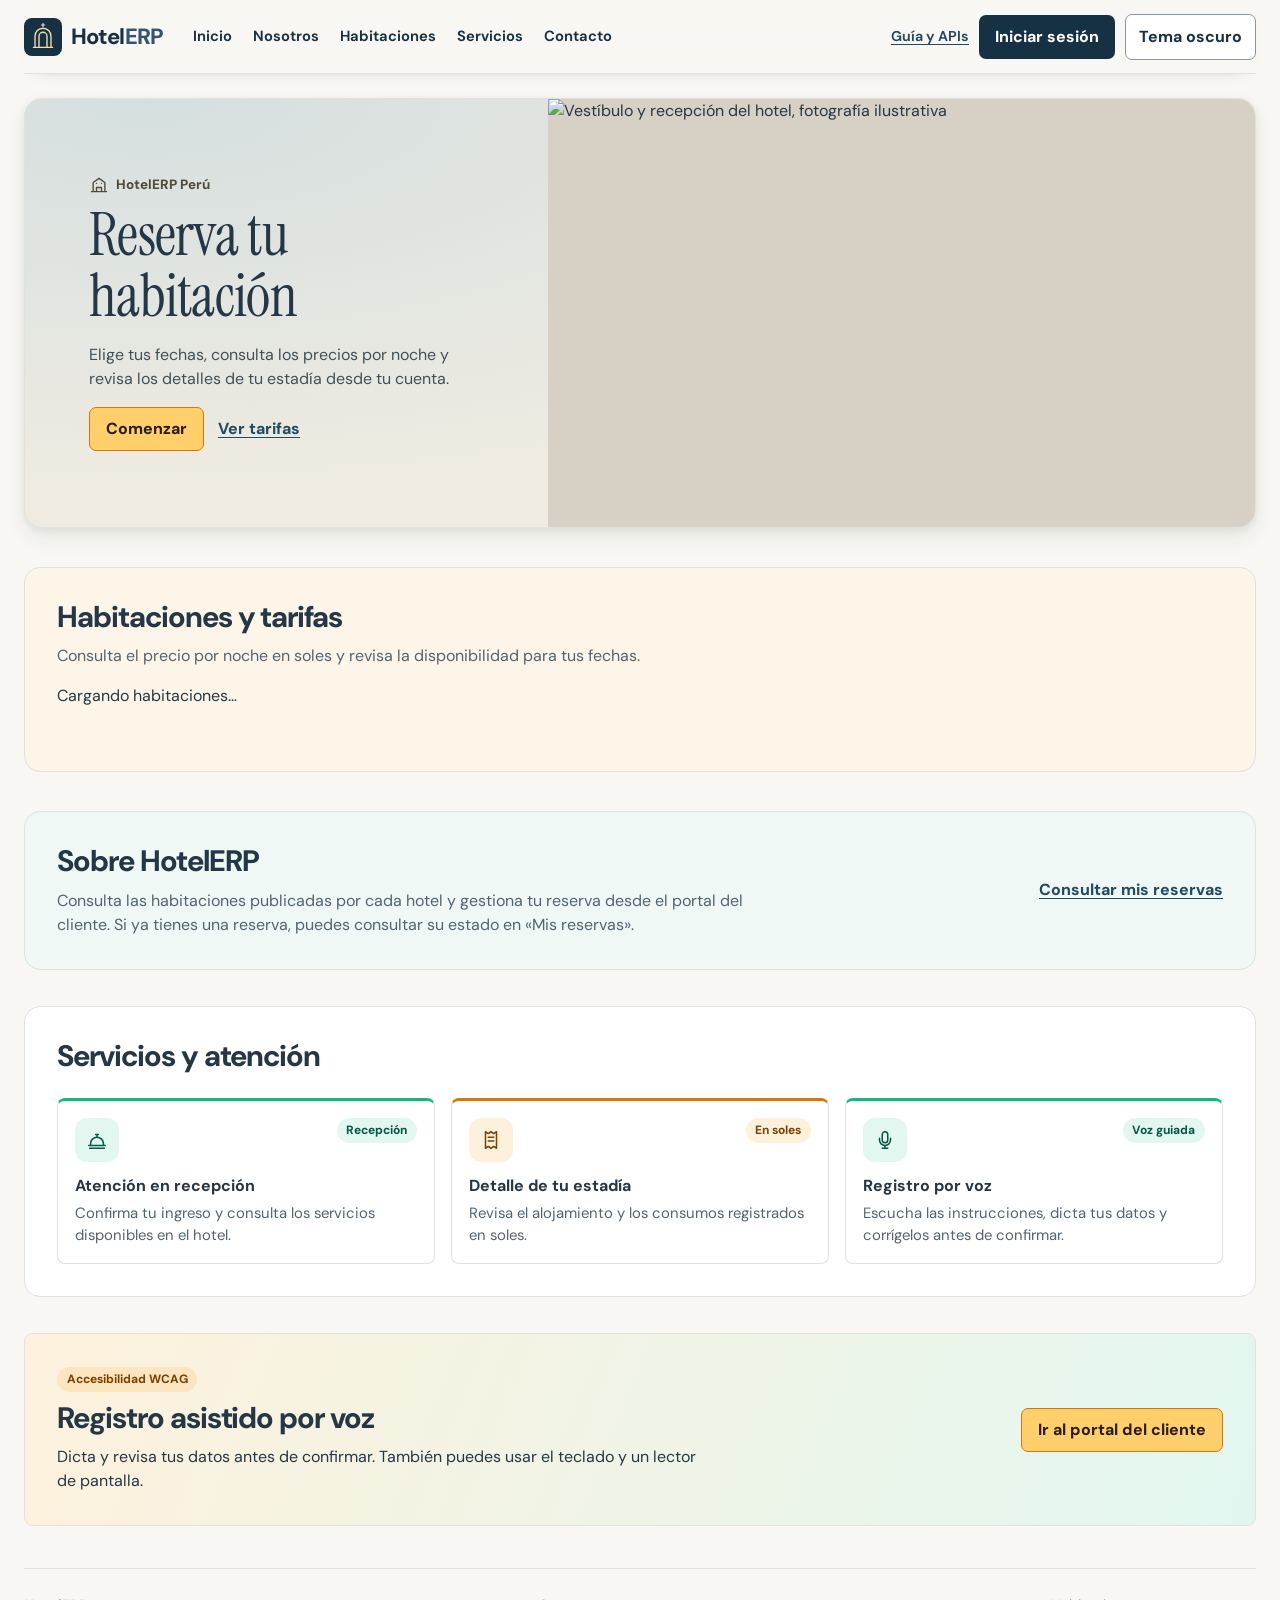
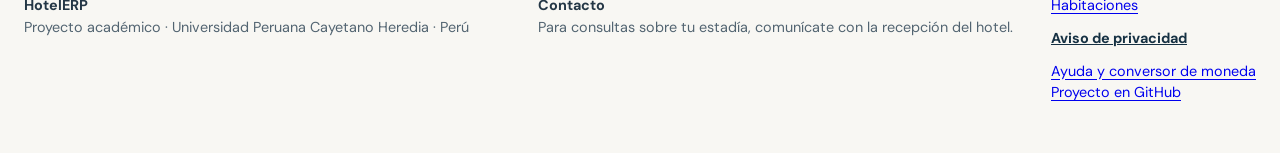
==== commit 20341d33: "Añade acentos de color, insignias, iconos y tarjetas escaneables" ====
--- a/index.html
+++ b/index.html
@@ -1,6 +1,6 @@
 <!doctype html>
 <html lang="es"><head><meta charset="utf-8"><meta name="viewport" content="width=device-width, initial-scale=1"><title>HotelERP Perú · Habitaciones y reservas</title><link rel="icon" type="image/svg+xml" href="./marca.svg">
-<link rel="preconnect" href="https://fonts.googleapis.com"><link rel="preconnect" href="https://fonts.gstatic.com" crossorigin><link href="https://fonts.googleapis.com/css2?family=DM+Sans:wght@400;500;600;700;800&amp;family=Instrument+Serif&amp;display=swap" rel="stylesheet"><meta name="theme-color" content="#fbfaf7"><link rel="stylesheet" href="./styles.css?v=ui-theme-1"><script src="./tema.js?v=1"></script></head><body><header class="site-header"><a class="brand" href="./" aria-label="HotelERP, inicio"><span class="mark brand-mark"><svg aria-hidden="true" viewBox="0 0 40 40" fill="none"><path d="M8 33h24M10 32V19a10 10 0 0 1 20 0v13M15 32V19a5 5 0 0 1 10 0v13" stroke="#F5DEAC" stroke-width="1.7" stroke-linecap="round"/><path d="M20 3v4m-2-2h4" stroke="#F5DEAC" stroke-width="1.45" stroke-linecap="round"/></svg></span><span class="wordmark">Hotel<em>ERP</em></span></a><nav class="public-nav" aria-label="Navegación principal"><a href="./">Inicio</a><a href="#nosotros">Nosotros</a><a href="#habitaciones">Habitaciones</a><a href="#servicios-publicos">Servicios</a><a href="#contacto">Contacto</a></nav><div class="controls header-actions"><a class="header-privacy" href="./privacidad.html">Privacidad</a><a class="header-guide" href="./integraciones.html">Guía y APIs</a><a class="cta nav-login" href="?acceso=seleccionar">Iniciar sesión</a><button id="logout" class="secondary" hidden>Cerrar sesión</button><button type="button" class="secondary theme-toggle" data-theme-toggle aria-label="Tema oscuro" aria-pressed="false" hidden>Tema oscuro</button></div></header>
+<link rel="preconnect" href="https://fonts.googleapis.com"><link rel="preconnect" href="https://fonts.gstatic.com" crossorigin><link href="https://fonts.googleapis.com/css2?family=DM+Sans:wght@400;500;600;700;800&amp;family=Instrument+Serif&amp;display=swap" rel="stylesheet"><meta name="theme-color" content="#fbfaf7"><link rel="stylesheet" href="./styles.css?v=visual-impacto-1"><script src="./tema.js?v=1"></script></head><body><header class="site-header"><a class="brand" href="./" aria-label="HotelERP, inicio"><span class="mark brand-mark"><svg aria-hidden="true" viewBox="0 0 40 40" fill="none"><path d="M8 33h24M10 32V19a10 10 0 0 1 20 0v13M15 32V19a5 5 0 0 1 10 0v13" stroke="#F5DEAC" stroke-width="1.7" stroke-linecap="round"/><path d="M20 3v4m-2-2h4" stroke="#F5DEAC" stroke-width="1.45" stroke-linecap="round"/></svg></span><span class="wordmark">Hotel<em>ERP</em></span></a><nav class="public-nav" aria-label="Navegación principal"><a href="./">Inicio</a><a href="#nosotros">Nosotros</a><a href="#habitaciones">Habitaciones</a><a href="#servicios-publicos">Servicios</a><a href="#contacto">Contacto</a></nav><div class="controls header-actions"><a class="header-privacy" href="./privacidad.html">Privacidad</a><a class="header-guide" href="./integraciones.html">Guía y APIs</a><a class="cta nav-login" href="?acceso=seleccionar">Iniciar sesión</a><button id="logout" class="secondary" hidden>Cerrar sesión</button><button type="button" class="secondary theme-toggle" data-theme-toggle aria-label="Tema oscuro" aria-pressed="false" hidden>Tema oscuro</button></div></header>
 <main>
 <div id="landing">
   
@@ -13,11 +13,11 @@
   
   <section id="habitaciones" class="public-block"><h2>Habitaciones y tarifas</h2><p>Consulta el precio por noche en soles y revisa la disponibilidad para tus fechas.</p><div id="landingRooms" class="room-cards" aria-live="polite"><p>Cargando habitaciones…</p></div></section>
   <section class="public-section hotel-about" id="nosotros"><div><h2>Sobre HotelERP</h2><p>Consulta las habitaciones publicadas por cada hotel y gestiona tu reserva desde el portal del cliente. Si ya tienes una reserva, puedes consultar su estado en «Mis reservas».</p></div><a href="?acceso=cliente#mis-reservas">Consultar mis reservas</a></section><section class="hotel-services" id="servicios-publicos"><h2>Servicios y atención</h2><div class="service-grid">
-<article><svg aria-hidden="true" viewBox="0 0 24 24" fill="none" stroke="currentColor" stroke-width="1.65" stroke-linecap="round" stroke-linejoin="round"><path d="M3 18h18M5 18v-2a7 7 0 0 1 14 0v2m-7-9V6m-1.5 0h3M4 21h16"/></svg><h3>Atención en recepción</h3><p>Confirma tu ingreso y consulta los servicios disponibles en el hotel.</p></article>
-<article><svg aria-hidden="true" viewBox="0 0 24 24" fill="none" stroke="currentColor" stroke-width="1.65" stroke-linecap="round" stroke-linejoin="round"><path d="M6 3l3 2 3-2 3 2 3-2v18l-3-2-3 2-3-2-3 2V3zm3 6h6m-6 4h6"/></svg><h3>Detalle de tu estadía</h3><p>Revisa el alojamiento y los consumos registrados en soles.</p></article>
-<article><svg aria-hidden="true" viewBox="0 0 24 24" fill="none" stroke="currentColor" stroke-width="1.65" stroke-linecap="round" stroke-linejoin="round"><rect x="9" y="3" width="6" height="12" rx="3"/><path d="M6 10v2a6 6 0 0 0 12 0v-2m-6 8v3m-3 0h6"/></svg><h3>Registro por voz</h3><p>Escucha las instrucciones, dicta tus datos y corrígelos antes de confirmar.</p></article>
+<article class="impact-card impact-emerald"><div class="impact-card-head"><span class="impact-icon"><svg aria-hidden="true" viewBox="0 0 24 24" fill="none" stroke="currentColor" stroke-width="1.65" stroke-linecap="round" stroke-linejoin="round"><path d="M3 18h18M5 18v-2a7 7 0 0 1 14 0v2m-7-9V6m-1.5 0h3M4 21h16"/></svg></span><span class="impact-badge">Recepción</span></div><h3>Atención en recepción</h3><p>Confirma tu ingreso y consulta los servicios disponibles en el hotel.</p></article>
+<article class="impact-card impact-gold"><div class="impact-card-head"><span class="impact-icon"><svg aria-hidden="true" viewBox="0 0 24 24" fill="none" stroke="currentColor" stroke-width="1.65" stroke-linecap="round" stroke-linejoin="round"><path d="M6 3l3 2 3-2 3 2 3-2v18l-3-2-3 2-3-2-3 2V3zm3 6h6m-6 4h6"/></svg></span><span class="impact-badge">En soles</span></div><h3>Detalle de tu estadía</h3><p>Revisa el alojamiento y los consumos registrados en soles.</p></article>
+<article class="impact-card impact-emerald"><div class="impact-card-head"><span class="impact-icon"><svg aria-hidden="true" viewBox="0 0 24 24" fill="none" stroke="currentColor" stroke-width="1.65" stroke-linecap="round" stroke-linejoin="round"><rect x="9" y="3" width="6" height="12" rx="3"/><path d="M6 10v2a6 6 0 0 0 12 0v-2m-6 8v3m-3 0h6"/></svg></span><span class="impact-badge">Voz guiada</span></div><h3>Registro por voz</h3><p>Escucha las instrucciones, dicta tus datos y corrígelos antes de confirmar.</p></article>
 </div></section>
-  <section class="access-banner" aria-labelledby="accessibleTitle"><div><h2 id="accessibleTitle">Registro asistido por voz</h2><p>Dicta tus datos en español, escucha el resumen y corrige cada campo antes de confirmar. También puedes completar el registro con teclado y lector de pantalla.</p></div><a class="cta gold" href="?acceso=cliente">Ir al portal del cliente</a></section>
+  <section class="access-banner" aria-labelledby="accessibleTitle"><div><span class="impact-badge impact-gold">Accesibilidad WCAG</span><h2 id="accessibleTitle">Registro asistido por voz</h2><p>Dicta y revisa tus datos antes de confirmar. También puedes usar el teclado y un lector de pantalla.</p></div><a class="cta gold" href="?acceso=cliente">Ir al portal del cliente</a></section>
   <footer id="contacto"><div><strong>HotelERP</strong><p>Proyecto académico · Universidad Peruana Cayetano Heredia · Perú</p></div><div><strong>Contacto</strong><p>Para consultas sobre tu estadía, comunícate con la recepción del hotel.</p></div><div><a href="#habitaciones">Habitaciones</a><br><button id="privacyOpen" type="button" class="text-button">Aviso de privacidad</button><br><a href="./integraciones.html">Ayuda y conversor de moneda</a><br><a href="https://github.com/amadorjara-alt/HotelERP">Proyecto en GitHub</a></div></footer>
 </div>
 <section id="chooseAccess" class="choice-view" hidden aria-labelledby="chooseTitle">
--- a/styles.css
+++ b/styles.css
@@ -312,3 +312,331 @@
   }
   [data-hotelerp-theme="dark"] :focus-visible { outline-color: #ffd27a; }
 }
+
+/* HotelERP: diseño ejecutivo */
+@media screen {
+  :root {
+    --pro-glass: rgb(248 247 243 / 88%);
+    --pro-accent: #165b88;
+    --pro-ring: rgb(22 91 136 / 28%);
+    --pro-hover: #eaf1f6;
+    --pro-hero: rgb(159 199 221 / 32%);
+    --pro-shadow: 0 3px 8px rgb(16 38 59 / 6%), 0 10px 22px rgb(16 38 59 / 7%);
+    --pro-raised: 0 8px 18px rgb(16 38 59 / 12%), 0 16px 34px rgb(16 38 59 / 10%);
+    --pro-radius: 14px;
+    --pro-ease: cubic-bezier(.22, .61, .36, 1);
+    --pro-header-offset: 6.25rem;
+    scroll-padding-top: var(--pro-header-offset);
+  }
+
+  :root[data-hotelerp-theme="dark"] {
+    --pro-glass: rgb(17 24 39 / 90%);
+    --pro-accent: #abd7ff;
+    --pro-ring: rgb(171 215 255 / 36%);
+    --pro-hover: #25374e;
+    --pro-hero: rgb(90 156 216 / 24%);
+    --pro-shadow: 0 4px 10px rgb(0 0 0 / 21%), 0 12px 26px rgb(0 0 0 / 19%);
+    --pro-raised: 0 10px 22px rgb(0 0 0 / 28%), 0 18px 36px rgb(0 0 0 / 24%);
+  }
+
+  body > header {
+    position: sticky;
+    top: 0;
+    z-index: 20;
+    background: var(--paper);
+    border-bottom: 1px solid var(--line);
+    box-shadow: 0 8px 18px -16px rgb(16 38 59 / 40%);
+  }
+
+  @supports ((backdrop-filter: blur(12px)) or (-webkit-backdrop-filter: blur(12px))) {
+    body > header {
+      background: var(--pro-glass);
+      -webkit-backdrop-filter: blur(12px);
+      backdrop-filter: blur(12px);
+    }
+  }
+
+  #workspace .side-nav { top: var(--pro-header-offset); }
+
+  body > header :is(nav, .header-actions) > a:not(.cta) {
+    position: relative;
+  }
+  body > header :is(nav, .header-actions) > a:not(.cta)::after {
+    content: "";
+    position: absolute;
+    inset: auto 0.5rem 0.2rem;
+    height: 2px;
+    border-radius: 2px;
+    background: var(--pro-accent);
+    transform: scaleX(0);
+    transform-origin: left center;
+    pointer-events: none;
+  }
+  body > header :is(nav, .header-actions) > a:not(.cta):is(:hover, :focus-visible)::after {
+    transform: scaleX(1);
+  }
+
+  .landing-hero {
+    border-color: var(--line);
+    border-radius: calc(var(--pro-radius) + 4px);
+    background-image: radial-gradient(ellipse at 10% 0%, var(--pro-hero), transparent 66%);
+    box-shadow: var(--pro-shadow);
+  }
+  .hero-content h1 { text-wrap: balance; }
+
+  :is(.room-cards article, .metric, .api-card, .stay-card) {
+    border: 1px solid var(--line);
+    border-radius: var(--pro-radius);
+    background-color: var(--surface);
+    box-shadow: var(--pro-shadow);
+  }
+  .stay-card { padding: 1rem; margin-block: 0.75rem; }
+  :is(.room-cards article, .api-card, .stay-card):focus-within {
+    border-color: var(--pro-accent);
+  }
+
+  :is(table, #reserveEstimate, #reservationStatus, #total, #paymentAmount,
+    #exchangeResult, .room-card-body p, .metric, input[type="number"],
+    input[type="date"]) { font-variant-numeric: tabular-nums; }
+
+  .metric strong {
+    font-size: clamp(1.55rem, 2.6vw, 2.05rem);
+    font-weight: 800;
+    letter-spacing: -0.045em;
+    line-height: 1.15;
+  }
+  .metric span { color: var(--muted); font-size: 0.875rem; }
+
+  :is(#reservationStatus, #reserveEstimate):not(:empty) {
+    display: inline-block;
+    padding: 0.3rem 0.7rem;
+    border: 1px solid var(--line);
+    border-radius: 999px;
+    background: var(--pro-hover);
+    color: var(--ink);
+    font-weight: 750;
+  }
+  #calendar button { border-radius: 999px; }
+  .table { border-radius: var(--pro-radius); }
+  th, td { padding: 0.65rem 0.8rem; }
+  thead th { font-weight: 750; }
+  table:not(#calendar) tbody tr:is(:hover, :focus-within) > * {
+    background-color: var(--pro-hover);
+  }
+
+  :is(input:not([type="checkbox"], [type="radio"]), select, textarea) {
+    border-radius: 10px;
+  }
+  :is(input, select, textarea):focus-visible {
+    outline: 2px solid var(--pro-accent);
+    outline-offset: 2px;
+    box-shadow: 0 0 0 5px var(--pro-ring);
+  }
+
+  /* El halo también funciona al presionar con movimiento reducido. */
+  :is(#voice, #customerVoice):is(:active, [aria-pressed="true"], [aria-busy="true"]) {
+    box-shadow: 0 0 0 4px var(--pro-ring);
+  }
+
+  @media (max-width: 900px) {
+    :root { --pro-header-offset: 9.5rem; }
+  }
+  @media (max-width: 480px) {
+    /* Limita el área fija para dejar espacio al contenido y al teclado. */
+    body > header { max-height: 36vh; overflow-y: auto; }
+    :root { --pro-header-offset: 36vh; }
+  }
+
+  @keyframes fadeSlideUp {
+    from { opacity: 0.82; transform: translateY(8px); }
+    to { opacity: 1; transform: translateY(0); }
+  }
+  @keyframes voicePulse {
+    from { box-shadow: 0 0 0 2px var(--pro-ring); }
+    to { box-shadow: 0 0 0 11px transparent; }
+  }
+
+  @media (prefers-reduced-motion: no-preference) {
+    :is(#landing, #workspace, #customerArea, #login, .account-panel, main > .panel):not([hidden]) {
+      animation: fadeSlideUp 360ms var(--pro-ease) backwards;
+    }
+    body > header :is(nav, .header-actions) > a:not(.cta)::after {
+      transition: transform 220ms var(--pro-ease);
+    }
+    :is(.room-cards article, .metric, .api-card, .stay-card, .cta,
+      button:not(.secondary, .google-button, .text-button, #togglePassword, #calendar button)) {
+      transition: transform 220ms var(--pro-ease), box-shadow 220ms var(--pro-ease),
+        filter 220ms var(--pro-ease);
+    }
+    :is(#voice, #customerVoice):is(:active, [aria-pressed="true"], [aria-busy="true"]) {
+      animation: voicePulse 1.3s ease-out infinite;
+    }
+
+    @media (hover: hover) and (pointer: fine) {
+      :is(.room-cards article, .metric, .api-card, .stay-card):hover {
+        transform: translateY(-4px);
+        box-shadow: var(--pro-raised);
+      }
+      :is(.cta, button:not(.secondary, .google-button, .text-button,
+        #togglePassword, #calendar button)):hover:not(:disabled):not(:active) {
+        transform: translateY(-2px);
+        filter: brightness(1.07);
+        box-shadow: var(--pro-raised);
+      }
+    }
+  }
+}
+
+/* HotelERP: impacto visual */
+@media screen {
+  :root {
+    --accent-gold: #d97706;
+    --accent-emerald: #10b981;
+    --impact-gold-ink: #794200;
+    --impact-emerald-ink: #075846;
+    --impact-gold-wash: rgb(245 158 11 / 14%);
+    --impact-emerald-wash: rgb(16 185 129 / 12%);
+    --impact-warm-band: #fcf5e8;
+    --impact-cool-band: #eff8f4;
+    --impact-cta: #ffcf6b;
+    --impact-cta-hover: #f5b849;
+    --impact-cta-ink: #2a1c09;
+  }
+  :root[data-hotelerp-theme="dark"] {
+    --accent-gold: #f59e0b;
+    --impact-gold-ink: #ffd783;
+    --impact-emerald-ink: #9ef2cf;
+    --impact-gold-wash: rgb(245 158 11 / 18%);
+    --impact-emerald-wash: rgb(16 185 129 / 18%);
+    --impact-warm-band: #2b241d;
+    --impact-cool-band: #182b29;
+  }
+
+  #landing :is(#habitaciones, #nosotros, #servicios-publicos) {
+    padding: clamp(1rem, 3vw, 2rem);
+    border: 1px solid var(--line);
+    border-radius: 16px;
+  }
+  #landing #habitaciones { background: var(--impact-warm-band); }
+  #landing #nosotros { background: var(--impact-cool-band); }
+  #landing #servicios-publicos { background: var(--surface); }
+
+  #landing .access-banner,
+  :root[data-hotelerp-theme="dark"] #landing .access-banner {
+    padding: clamp(1rem, 3vw, 2rem);
+    border-color: var(--line);
+    background: linear-gradient(112deg, var(--impact-gold-wash), var(--impact-emerald-wash)),
+      var(--surface);
+  }
+  #landing .access-banner .impact-badge { margin-bottom: 0.55rem; }
+  #landing .access-banner p { margin-bottom: 0; }
+
+  .impact-card {
+    --impact-card-ink: var(--impact-emerald-ink);
+    --impact-card-wash: var(--impact-emerald-wash);
+    --impact-card-edge: var(--accent-emerald);
+  }
+  :is(.impact-card, .impact-badge).impact-gold {
+    --impact-card-ink: var(--impact-gold-ink);
+    --impact-card-wash: var(--impact-gold-wash);
+    --impact-card-edge: var(--accent-gold);
+  }
+  #servicios-publicos .service-grid > .impact-card,
+  .api-grid > .impact-card {
+    border-top: 3px solid var(--impact-card-edge);
+  }
+  .impact-card-head {
+    display: flex;
+    justify-content: space-between;
+    align-items: flex-start;
+    flex-wrap: wrap;
+    gap: 0.55rem;
+    margin-bottom: 0.75rem;
+  }
+  .impact-icon {
+    display: inline-grid;
+    place-items: center;
+    flex: 0 0 44px;
+    width: 44px;
+    height: 44px;
+    border-radius: 12px;
+    background: var(--impact-card-wash);
+    color: var(--impact-card-ink);
+  }
+  .impact-icon svg, .service-grid .impact-icon svg {
+    width: 22px;
+    height: 22px;
+    color: inherit;
+    margin: 0;
+  }
+  .impact-badge, .impact-capacity {
+    display: inline-flex;
+    align-items: center;
+    padding: 0.23rem 0.6rem;
+    border-radius: 999px;
+    font-size: 0.75rem;
+    font-weight: 750;
+  }
+  .impact-badge {
+    background: var(--impact-card-wash);
+    color: var(--impact-card-ink);
+  }
+
+  .impact-links { display: flex; flex-wrap: wrap; gap: 0.4rem; margin-top: 0.65rem; }
+  .api-card .impact-link,
+  :root[data-hotelerp-theme="dark"] .api-card .impact-link {
+    display: inline-flex;
+    align-items: center;
+    gap: 0.4rem;
+    min-height: 36px;
+    padding: 0.32rem 0.6rem;
+    border: 1px solid var(--field);
+    border-radius: 8px;
+    background: var(--surface);
+    color: var(--impact-emerald-ink);
+    font-size: 0.82rem;
+    font-weight: 750;
+    text-decoration: none;
+  }
+  .api-card .impact-link:hover,
+  :root[data-hotelerp-theme="dark"] .api-card .impact-link:hover {
+    background: var(--impact-emerald-wash);
+    text-decoration: underline;
+  }
+
+  :is(#landing, #customerArea) .room-cards article {
+    border-top: 3px solid var(--accent-gold);
+  }
+  .room-card-body .impact-room-meta {
+    display: flex;
+    align-items: center;
+    flex-wrap: wrap;
+    gap: 0.5rem 0.7rem;
+  }
+  .impact-capacity {
+    background: var(--impact-emerald-wash);
+    color: var(--impact-emerald-ink);
+  }
+  .impact-price {
+    color: var(--impact-gold-ink);
+    font-size: 1rem;
+    font-weight: 800;
+    font-variant-numeric: tabular-nums;
+  }
+  #calendar button:not(.reserved, .occupied, .completed, .cancelled),
+  :root[data-hotelerp-theme="dark"] #calendar button:not(.reserved, .occupied, .completed, .cancelled) {
+    color: var(--impact-emerald-ink);
+    background: var(--impact-emerald-wash);
+    border-color: var(--accent-emerald);
+  }
+  #agenda .legend li:first-child i { background: var(--accent-emerald); }
+  :is(#landing, #customerArea) :is(.cta, .impact-reserve) {
+    color: var(--impact-cta-ink);
+    background: var(--impact-cta);
+    border: 1px solid var(--accent-gold);
+  }
+  :is(#landing, #customerArea) :is(.cta, .impact-reserve):hover {
+    color: var(--impact-cta-ink);
+    background: var(--impact-cta-hover);
+  }
+}
